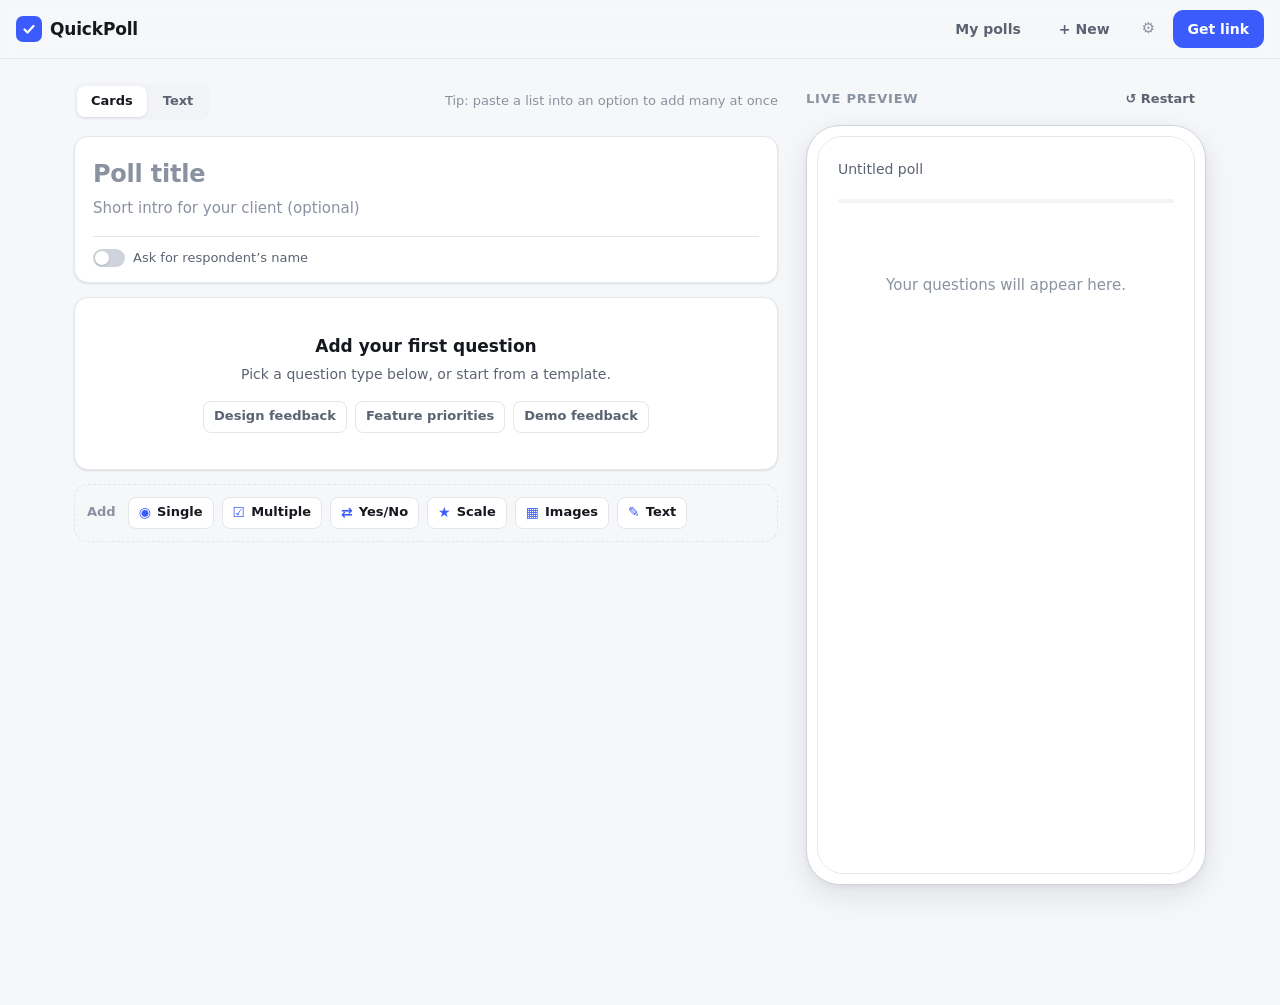
==== index.html @ c29c941e "Survey page: new design system look" ====
<!doctype html>
<html lang="en">
<head>
<meta charset="utf-8">
<meta name="viewport" content="width=device-width, initial-scale=1, viewport-fit=cover">
<title>QuickPoll — builder</title>
<meta name="robots" content="noindex">
<link rel="icon" href="data:image/svg+xml,%3Csvg xmlns='http://www.w3.org/2000/svg' viewBox='0 0 32 32'%3E%3Crect width='32' height='32' rx='8' fill='%233b5bfd'/%3E%3Cpath d='M9 16.5l4.5 4.5L23 11.5' stroke='white' stroke-width='3.2' fill='none' stroke-linecap='round' stroke-linejoin='round'/%3E%3C/svg%3E">
<link rel="stylesheet" href="assets/base.css?v=1.6">
<link rel="stylesheet" href="assets/builder.css?v=1.6">
</head>
<body>
<header class="bar">
  <div class="brand">
    <span class="brand-mark" aria-hidden="true"><svg viewBox="0 0 16 16"><path d="M3.5 8.5l3 3 6-6.5" stroke="white" stroke-width="2.2" fill="none" stroke-linecap="round" stroke-linejoin="round"/></svg></span>
    <span class="hide-sm">QuickPoll</span>
  </div>
  <span class="saved" id="saved" aria-live="polite"></span>
  <span class="spacer"></span>
  <button class="btn btn-quiet" id="btn-polls" type="button">My polls</button>
  <button class="btn btn-quiet" id="btn-new" type="button">+ New</button>
  <button class="icon-btn" id="btn-settings" type="button" aria-label="Settings" title="Settings">⚙</button>
  <button class="btn btn-primary" id="btn-link" type="button">Get link</button>
</header>

<div class="layout">
  <section class="editor" aria-label="Poll editor">
    <div class="editor-head">
      <div class="seg" role="tablist" aria-label="Editing mode">
        <button type="button" role="tab" id="tab-cards" class="is-on" aria-selected="true">Cards</button>
        <button type="button" role="tab" id="tab-text" aria-selected="false">Text</button>
      </div>
      <span class="hint" id="editor-hint">Tip: paste a list into an option to add many at once</span>
    </div>
    <div id="cards-view"></div>
    <div id="text-view" hidden></div>
  </section>

  <aside class="preview-col" aria-label="Live preview">
    <div class="preview-sticky">
      <div class="preview-head">
        <span>Live preview</span>
        <button class="btn btn-sm btn-quiet" id="btn-restart" type="button">↺ Restart</button>
      </div>
      <div class="phone"><div class="phone-screen"><div id="preview" class="qp-runner"></div></div></div>
    </div>
  </aside>
</div>

<nav class="switcher" aria-label="View">
  <button type="button" id="sw-edit" class="is-on">Edit</button>
  <button type="button" id="sw-preview">Preview</button>
</nav>

<!-- Get link -->
<dialog id="dlg-link" aria-labelledby="dlg-link-title">
  <div class="dlg">
    <div class="dlg-head"><h2 id="dlg-link-title">Share your poll</h2><button class="icon-btn" type="button" data-close aria-label="Close">✕</button></div>
    <div id="link-body"></div>
  </div>
</dialog>

<!-- Templates / new -->
<dialog id="dlg-new" aria-labelledby="dlg-new-title">
  <div class="dlg">
    <div class="dlg-head"><h2 id="dlg-new-title">New poll</h2><button class="icon-btn" type="button" data-close aria-label="Close">✕</button></div>
    <p>Start blank or from a template — everything is editable.</p>
    <div class="tpl-grid" id="tpl-grid"></div>
  </div>
</dialog>

<!-- My polls -->
<dialog id="dlg-polls" aria-labelledby="dlg-polls-title">
  <div class="dlg">
    <div class="dlg-head"><h2 id="dlg-polls-title">My polls</h2><button class="icon-btn" type="button" data-close aria-label="Close">✕</button></div>
    <p>Saved in this browser. To edit a poll on another device, paste its link below.</p>
    <div class="poll-list" id="poll-list"></div>
    <div>
      <label class="field-label" for="import-link">Open a poll from its link</label>
      <div class="row"><input class="field" id="import-link" type="url" placeholder="https://…/s/#z…"><button class="btn" id="btn-import" type="button">Open</button></div>
      <div class="note err" id="import-err" hidden></div>
    </div>
  </div>
</dialog>

<!-- Settings -->
<dialog id="dlg-settings" aria-labelledby="dlg-settings-title">
  <div class="dlg">
    <div class="dlg-head"><h2 id="dlg-settings-title">Settings</h2><button class="icon-btn" type="button" data-close aria-label="Close">✕</button></div>
    <div>
      <label class="field-label" for="endpoint">Google Sheet connection (Apps Script Web App URL)</label>
      <div class="row"><input class="field" id="endpoint" type="url" placeholder="https://script.google.com/macros/s/…/exec"><button class="btn" id="btn-check" type="button">Check</button></div>
    </div>
    <div>
      <label class="field-label" for="upload-key">Upload key (for pasting images)</label>
      <input class="field" id="upload-key" type="text" autocomplete="off" spellcheck="false" placeholder="From the script log after running “authorize”">
    </div>
    <div class="note" id="endpoint-status">Answers are sent to this address. Setup takes about 5 minutes — see SETUP.md.</div>
    <div class="row" style="justify-content:flex-end"><button class="btn btn-primary" id="btn-save-settings" type="button">Save</button></div>
  </div>
</dialog>

<!-- Upload image -->
<dialog id="dlg-upload" aria-labelledby="dlg-upload-title">
  <div class="dlg">
    <div class="dlg-head"><h2 id="dlg-upload-title">Upload image</h2><button class="icon-btn" type="button" data-close aria-label="Close">✕</button></div>
    <div class="upload-zone" id="upload-zone">
      <div class="upload-zone-icon" aria-hidden="true">⬆</div>
      <strong>Drag &amp; drop images here</strong>
      <span>or paste with Ctrl+V</span>
    </div>
    <div class="upload-alt">or <button class="linkish" id="upload-pick" type="button">open a folder on your computer</button></div>
  </div>
</dialog>

<div class="toast" id="toast" role="status" aria-live="polite"></div>

<script src="config.js?v=1.6"></script>
<script src="assets/shared.js?v=1.7"></script>
<script src="assets/templates.js?v=1.6"></script>
<script src="assets/builder.js?v=1.6"></script>
</body>
</html>
---- assets/base.css ----
/* QuickPoll — design tokens + survey runner styles (shared by the respondent page and the builder preview) */
:root {
  --bg: #f6f7f9;
  --surface: #ffffff;
  --surface-2: #f1f3f6;
  --text: #15181e;
  --text-2: #5b6372;
  --text-3: #8a92a1;
  --line: #e3e6eb;
  --line-strong: #cfd4dc;
  --accent: #3b5bfd;
  --accent-hover: #2f4ce0;
  --accent-soft: #eef1ff;
  --accent-text: #ffffff;
  --yes: #1f9d63;
  --yes-soft: #e8f6ef;
  --no: #d64545;
  --no-soft: #fcecec;
  --warn-soft: #fff5e5;
  --warn: #9a5b00;
  --radius: 14px;
  --radius-sm: 10px;
  --shadow: 0 1px 2px rgba(16, 24, 40, .05), 0 1px 3px rgba(16, 24, 40, .06);
  --shadow-lg: 0 10px 30px rgba(16, 24, 40, .10), 0 2px 6px rgba(16, 24, 40, .06);
  --font: ui-sans-serif, system-ui, -apple-system, "Segoe UI", Roboto, "Helvetica Neue", Arial, sans-serif;
  color-scheme: light;
}
@media (prefers-color-scheme: dark) {
  :root:not([data-theme="light"]) {
    --bg: #0f1115;
    --surface: #171a20;
    --surface-2: #1e222a;
    --text: #eef0f4;
    --text-2: #a5adbb;
    --text-3: #77808f;
    --line: #2a2f38;
    --line-strong: #3a404b;
    --accent: #6b85ff;
    --accent-hover: #8197ff;
    --accent-soft: #1f2645;
    --accent-text: #0b0e1a;
    --yes: #3ccf8e;
    --yes-soft: #15302a;
    --no: #ff7272;
    --no-soft: #3a1c1f;
    --warn-soft: #33270f;
    --warn: #f0b75a;
    --shadow: 0 1px 2px rgba(0, 0, 0, .3);
    --shadow-lg: 0 10px 30px rgba(0, 0, 0, .45);
    color-scheme: dark;
  }
}
:root[data-theme="dark"] {
  --bg: #0f1115; --surface: #171a20; --surface-2: #1e222a; --text: #eef0f4; --text-2: #a5adbb; --text-3: #77808f;
  --line: #2a2f38; --line-strong: #3a404b; --accent: #6b85ff; --accent-hover: #8197ff; --accent-soft: #1f2645; --accent-text: #0b0e1a;
  --yes: #3ccf8e; --yes-soft: #15302a; --no: #ff7272; --no-soft: #3a1c1f; --warn-soft: #33270f; --warn: #f0b75a;
  --shadow: 0 1px 2px rgba(0, 0, 0, .3); --shadow-lg: 0 10px 30px rgba(0, 0, 0, .45); color-scheme: dark;
}

*, *::before, *::after { box-sizing: border-box; }
html { -webkit-text-size-adjust: 100%; }
body {
  margin: 0;
  background: var(--bg);
  color: var(--text);
  font-family: var(--font);
  font-size: 16px;
  line-height: 1.45;
  -webkit-font-smoothing: antialiased;
}
button, input, textarea, select { font: inherit; color: inherit; }
button { cursor: pointer; }
button:disabled { cursor: default; }
:focus-visible { outline: 2px solid var(--accent); outline-offset: 2px; }

/* ---------- Runner ---------- */
.qp-runner {
  overflow-x: clip;
  display: flex;
  flex-direction: column;
  min-height: 100%;
  background: var(--surface);
}
.qp-top { padding: 14px 20px 0; }
.qp-top-row { display: flex; align-items: center; gap: 10px; min-height: 36px; }
.qp-back {
  width: 36px; height: 36px; border-radius: 50%;
  border: 1px solid var(--line); background: var(--surface);
  font-size: 18px; line-height: 1; color: var(--text-2);
  display: inline-flex; align-items: center; justify-content: center; flex: none;
}
.qp-back:hover:not(:disabled) { background: var(--surface-2); color: var(--text); }
.qp-back:disabled { opacity: 0; pointer-events: none; }
.qp-top-title {
  flex: 1; min-width: 0; font-size: 14px; color: var(--text-2);
  white-space: nowrap; overflow: hidden; text-overflow: ellipsis;
}
.qp-count { flex: none; text-align: right; font-size: 13px; color: var(--text-3); font-variant-numeric: tabular-nums; }
.qp-progress { height: 4px; background: var(--surface-2); border-radius: 4px; margin-top: 12px; overflow: hidden; }
.qp-progress-bar { height: 100%; background: var(--accent); border-radius: 4px; transition: width .35s ease; }

.qp-screen { padding: 28px 20px 32px; flex: 1; }
.qp-in-next { animation: qpInNext .28s ease both; }
.qp-in-prev { animation: qpInPrev .28s ease both; }
@keyframes qpInNext { from { opacity: 0; transform: translateX(18px); } to { opacity: 1; transform: none; } }
@keyframes qpInPrev { from { opacity: 0; transform: translateX(-18px); } to { opacity: 1; transform: none; } }
@media (prefers-reduced-motion: reduce) { .qp-in-next, .qp-in-prev { animation: none; } .qp-progress-bar { transition: none; } }

.qp-title { font-size: 28px; line-height: 1.2; margin: 8px 0 12px; letter-spacing: -0.01em; overflow-wrap: anywhere; }
.qp-desc { margin: 0 0 12px; color: var(--text-2); white-space: pre-wrap; overflow-wrap: anywhere; }
.qp-meta { margin: 0 0 24px; color: var(--text-3); font-size: 14px; }
.qp-q { font-size: 22px; line-height: 1.3; margin: 0 0 6px; letter-spacing: -0.005em; overflow-wrap: anywhere; }
.qp-hint { margin: 0 0 18px; color: var(--text-2); font-size: 15px; overflow-wrap: anywhere; }
.qp-q + .qp-options, .qp-q + .qp-yesno, .qp-q + .qp-scale-wrap, .qp-q + .qp-images, .qp-q + .qp-text { margin-top: 18px; }
.qp-center { text-align: center; }
.qp-label { display: block; font-size: 14px; font-weight: 600; margin: 0 0 6px; }

.qp-input {
  width: 100%; padding: 12px 14px; border-radius: var(--radius-sm);
  border: 1px solid var(--line-strong); background: var(--surface); outline: none;
}
.qp-input:focus { border-color: var(--accent); box-shadow: 0 0 0 3px var(--accent-soft); }
textarea.qp-input { resize: vertical; min-height: 48px; }
.qp-note { margin-top: 12px; }

/* choices */
.qp-options { display: grid; gap: 10px; }
.qp-opt {
  display: flex; align-items: center; gap: 12px; width: 100%; text-align: left;
  padding: 14px 14px; min-height: 54px; border-radius: var(--radius-sm);
  border: 1.5px solid var(--line); background: var(--surface);
  transition: border-color .12s, background .12s, transform .08s;
}
@media (hover: hover) { .qp-opt:hover { border-color: var(--line-strong); background: var(--surface-2); } }
.qp-opt:active { transform: scale(.99); }
.qp-opt.is-on { border-color: var(--accent); background: var(--accent-soft); }
.qp-key {
  flex: none; width: 24px; height: 24px; border-radius: 6px; border: 1px solid var(--line-strong);
  font-size: 12px; font-weight: 600; color: var(--text-3);
  display: inline-flex; align-items: center; justify-content: center; font-variant-numeric: tabular-nums;
}
.qp-opt.is-on .qp-key { border-color: var(--accent); background: var(--accent); color: var(--accent-text); }
.qp-opt-label { flex: 1; min-width: 0; overflow-wrap: anywhere; }
.qp-check { flex: none; width: 20px; text-align: center; color: var(--accent); font-weight: 700; }
.qp-opt.is-multi .qp-key { border-radius: 6px; }
@media (hover: none) { .qp-key { display: none; } }

/* yes / no */
.qp-yesno { display: grid; grid-template-columns: 1fr 1fr; gap: 12px; }
.qp-yn {
  display: flex; flex-direction: column; align-items: center; justify-content: center; gap: 6px;
  min-height: 112px; border-radius: var(--radius); border: 1.5px solid var(--line); background: var(--surface);
  font-size: 18px; font-weight: 600; transition: border-color .12s, background .12s, transform .08s;
}
.qp-yn:active { transform: scale(.98); }
.qp-yn-icon { font-size: 26px; line-height: 1; }
.qp-yn-y .qp-yn-icon { color: var(--yes); }
.qp-yn-n .qp-yn-icon { color: var(--no); }
.qp-yn-y.is-on { border-color: var(--yes); background: var(--yes-soft); }
.qp-yn-n.is-on { border-color: var(--no); background: var(--no-soft); }

/* scale */
.qp-scale { display: grid; gap: 8px; }
.qp-scale-5 { grid-template-columns: repeat(5, 1fr); }
.qp-scale-10 { grid-template-columns: repeat(10, 1fr); gap: 5px; }
.qp-scale-btn {
  min-height: 56px; border-radius: var(--radius-sm); border: 1.5px solid var(--line); background: var(--surface);
  font-size: 18px; font-weight: 600; font-variant-numeric: tabular-nums; padding: 0;
  transition: border-color .12s, background .12s, transform .08s;
}
.qp-scale-10 .qp-scale-btn { font-size: 15px; min-height: 48px; }
@media (hover: hover) { .qp-scale-btn:hover { border-color: var(--line-strong); background: var(--surface-2); } }
.qp-scale-btn:active { transform: scale(.97); }
.qp-scale-btn.is-on { border-color: var(--accent); background: var(--accent); color: var(--accent-text); }
.qp-scale-labels { display: flex; justify-content: space-between; gap: 16px; margin-top: 8px; font-size: 13px; color: var(--text-2); }
.qp-scale-labels span:last-child { text-align: right; }

/* images */
.qp-images { display: grid; gap: 12px; }
.qp-lay-g { grid-template-columns: repeat(2, minmax(0, 1fr)); }
.qp-lay-r { grid-template-columns: repeat(auto-fit, minmax(96px, 1fr)); }
.qp-lay-f { grid-template-columns: minmax(0, 1fr); }
.qp-img-item { position: relative; min-width: 0; }
.qp-img-opt {
  display: flex; flex-direction: column; width: 100%; height: 100%; padding: 0; overflow: hidden; text-align: left;
  border-radius: var(--radius); border: 2px solid var(--line); background: var(--surface);
  transition: border-color .12s, transform .08s, box-shadow .12s;
}
@media (hover: hover) { .qp-img-opt:hover { border-color: var(--line-strong); } }
.qp-img-opt:active { transform: scale(.99); }
.qp-img-opt.is-on { border-color: var(--accent); box-shadow: 0 0 0 3px var(--accent-soft); }
.qp-img-box { aspect-ratio: 4 / 3; background: var(--surface-2); display: flex; align-items: center; justify-content: center; }
.qp-lay-f .qp-img-box { aspect-ratio: auto; max-height: 62vh; }
.qp-img-box img { width: 100%; height: 100%; object-fit: contain; display: block; }
.qp-lay-f .qp-img-box img { height: auto; max-height: 62vh; }
.qp-img-missing { font-size: 13px; color: var(--text-3); padding: 24px 8px; text-align: center; }
.qp-img-cap { display: flex; align-items: center; gap: 8px; padding: 10px 12px; font-weight: 600; font-size: 15px; margin-top: auto; border-top: 1px solid var(--line); }
.qp-img-label { flex: 1; min-width: 0; overflow-wrap: anywhere; }
.qp-img-opt.is-on .qp-key { border-color: var(--accent); background: var(--accent); color: var(--accent-text); }
.qp-lay-r .qp-img-cap { padding: 8px 10px; font-size: 14px; }
.qp-lay-r .qp-key { display: none; }
.qp-zoom {
  position: absolute; top: 8px; right: 8px; width: 34px; height: 34px; border-radius: 10px;
  border: 1px solid var(--line); background: color-mix(in srgb, var(--surface) 88%, transparent); color: var(--text);
  display: inline-flex; align-items: center; justify-content: center; box-shadow: var(--shadow);
}
.qp-zoom:hover { background: var(--surface); border-color: var(--line-strong); }
.qp-lightbox {
  position: fixed; inset: 0; z-index: 1000; background: rgba(8, 10, 16, .9);
  display: flex; flex-direction: column; align-items: center; justify-content: center; padding: 56px 12px 18px; gap: 14px;
  animation: qpFade .15s ease both;
}
@keyframes qpFade { from { opacity: 0; } to { opacity: 1; } }
.qp-lb-stage { position: relative; flex: 1; min-height: 0; width: 100%; display: flex; align-items: center; justify-content: center; }
.qp-lb-frame { position: relative; display: flex; max-width: calc(100% - 112px); max-height: 100%; border-radius: 12px; outline: 3px solid transparent; outline-offset: 3px; transition: outline-color .15s; }
.qp-lb-frame.is-on { outline-color: var(--accent); box-shadow: 0 0 0 9px rgba(59, 91, 253, .25); }
.qp-lb-frame img { max-width: 100%; max-height: calc(100vh - 160px); object-fit: contain; border-radius: 10px; background: #fff; user-select: none; -webkit-user-drag: none; }
.qp-lb-badge { position: absolute; top: 10px; left: 10px; width: 34px; height: 34px; border-radius: 50%; background: var(--accent); color: #fff; font-weight: 700; font-size: 18px; display: flex; align-items: center; justify-content: center; box-shadow: 0 2px 8px rgba(0,0,0,.3); }
.qp-lb-arrow {
  position: absolute; top: 50%; transform: translateY(-50%); width: 48px; height: 48px; border-radius: 50%;
  border: 0; background: rgba(255, 255, 255, .16); color: #fff; font-size: 30px; line-height: 1; padding-bottom: 4px;
  display: inline-flex; align-items: center; justify-content: center;
}
.qp-lb-arrow:hover { background: rgba(255, 255, 255, .28); }
.qp-lb-prev { left: 4px; }
.qp-lb-next { right: 4px; }
@media (max-width: 560px) {
  .qp-lb-frame { max-width: 100%; }
  .qp-lb-arrow { top: auto; bottom: -62px; transform: none; width: 44px; height: 44px; }
  .qp-lb-prev { left: 8px; } .qp-lb-next { right: 8px; }
  .qp-lb-bar { padding: 0 56px; }
}
.qp-lb-count { position: absolute; top: 20px; left: 50%; transform: translateX(-50%); color: rgba(255, 255, 255, .85); font-size: 14px; font-weight: 600; font-variant-numeric: tabular-nums; }
.qp-lb-close {
  position: absolute; top: 12px; right: 12px; width: 40px; height: 40px; border-radius: 50%;
  border: 0; background: rgba(255, 255, 255, .14); color: #fff; font-size: 18px;
}
.qp-lb-close:hover { background: rgba(255, 255, 255, .24); }
.qp-lb-bar { display: flex; align-items: center; gap: 14px; flex-wrap: wrap; justify-content: center; min-height: 50px; }
.qp-lb-label { color: #fff; font-weight: 600; font-size: 16px; }
.qp-lightbox .qp-btn-secondary { background: rgba(255,255,255,.92); color: #15181e; border-color: transparent; }
.qp-lightbox .qp-btn-secondary:hover { background: #fff; }

/* text */
.qp-text { font-size: 17px; }

/* actions */
.qp-actions { display: flex; align-items: center; gap: 10px; margin-top: 22px; flex-wrap: wrap; }
.qp-actions.qp-center { justify-content: center; }
.qp-btn {
  display: inline-flex; align-items: center; justify-content: center; gap: 6px;
  min-height: 46px; padding: 0 20px; border-radius: 999px; border: 1px solid transparent;
  font-weight: 600; font-size: 16px; transition: background .12s, border-color .12s, opacity .12s;
}
.qp-btn-primary { background: var(--accent); color: var(--accent-text); }
.qp-btn-primary:hover:not(:disabled) { background: var(--accent-hover); }
.qp-btn-primary:disabled { opacity: .4; }
.qp-btn-ghost { background: transparent; color: var(--text-2); border-color: var(--line); }
.qp-btn-ghost:hover { background: var(--surface-2); color: var(--text); }
.qp-btn-send { min-width: 180px; }
.qp-link { background: none; border: 0; padding: 6px 0; margin-top: 12px; color: var(--accent); font-weight: 600; font-size: 15px; }
.qp-link:hover { text-decoration: underline; }

/* review */
.qp-review { list-style: none; margin: 0; padding: 0; display: grid; gap: 8px; }
.qp-review-item {
  width: 100%; text-align: left; display: grid; gap: 2px; padding: 12px 14px;
  border-radius: var(--radius-sm); border: 1px solid var(--line); background: var(--surface);
}
@media (hover: hover) { .qp-review-item:hover { background: var(--surface-2); } }
.qp-review-q { font-size: 14px; color: var(--text-2); overflow-wrap: anywhere; }
.qp-review-a { font-weight: 600; overflow-wrap: anywhere; }
.qp-review-note { font-size: 14px; color: var(--text-2); font-style: italic; overflow-wrap: anywhere; }
.qp-review-item.is-missing { border-color: var(--warn); background: var(--warn-soft); }
.qp-review-item.is-missing .qp-review-a { color: var(--warn); }
.qp-alert { margin-top: 16px; padding: 12px 14px; border-radius: var(--radius-sm); background: var(--no-soft); color: var(--text); font-size: 15px; }

/* done */
.qp-done { padding-top: 32px; }
.qp-done-icon {
  width: 64px; height: 64px; margin: 0 auto 16px; border-radius: 50%;
  background: var(--yes-soft); color: var(--yes); font-size: 30px; font-weight: 700;
  display: flex; align-items: center; justify-content: center;
}
@media (hover: hover) {
  .qp-yn-y:hover { border-color: var(--yes); background: var(--yes-soft); }
  .qp-yn-n:hover { border-color: var(--no); background: var(--no-soft); }
}
.qp-empty { padding: 72px 12px; text-align: center; color: var(--text-3); font-size: 15px; }
a.qp-btn, a.btn { text-decoration: none; }

/* required badge */
.qp-req { display: flex; align-items: baseline; gap: 8px; flex-wrap: wrap; margin: 0 0 10px; }
.qp-req-tag {
  font-size: 12px; font-weight: 700; letter-spacing: .02em; text-transform: uppercase;
  color: var(--warn); background: var(--warn-soft); padding: 2px 8px; border-radius: 999px;
}
.qp-req-note { font-size: 13px; color: var(--text-3); }

/* bottom navigation */
.qp-nav { display: flex; align-items: center; justify-content: space-between; gap: 12px; margin-top: 28px; padding-top: 18px; border-top: 1px solid var(--line); }
.qp-prev[disabled] { visibility: hidden; }
.qp-btn-secondary { background: var(--surface-2); color: var(--text); border-color: var(--line); }
@media (hover: hover) { .qp-btn-secondary:hover { background: var(--line); } }
.qp-btn-sm { min-height: 36px; padding: 0 14px; font-size: 14px; }
.qp-next, .qp-skip { min-width: 128px; }
.qp-alert-warn { display: flex; align-items: center; justify-content: space-between; gap: 12px; flex-wrap: wrap; background: var(--warn-soft); color: var(--warn); margin: 0 0 14px; font-weight: 600; }
.qp-alert-warn .qp-btn { color: var(--text); }
---- assets/builder.css ----
/* QuickPoll — builder styles */
html, body { height: 100%; }
body { overflow-x: hidden; }

.bar {
  position: sticky; top: 0; z-index: 20;
  display: flex; align-items: center; gap: 8px;
  padding: 10px 16px; background: color-mix(in srgb, var(--bg) 88%, transparent);
  backdrop-filter: saturate(1.4) blur(10px); -webkit-backdrop-filter: saturate(1.4) blur(10px);
  border-bottom: 1px solid var(--line);
}
.brand { display: flex; align-items: center; gap: 8px; font-weight: 700; font-size: 17px; letter-spacing: -0.01em; margin-right: 6px; white-space: nowrap; }
.brand-mark { width: 26px; height: 26px; border-radius: 7px; background: var(--accent); display: inline-flex; align-items: center; justify-content: center; flex: none; }
.brand-mark svg { width: 16px; height: 16px; }
.saved { font-size: 13px; color: var(--text-3); white-space: nowrap; }
.spacer { flex: 1; }

.btn {
  display: inline-flex; align-items: center; justify-content: center; gap: 6px;
  min-height: 38px; padding: 0 14px; border-radius: 10px; border: 1px solid var(--line);
  background: var(--surface); font-weight: 600; font-size: 14px; white-space: nowrap;
  transition: background .12s, border-color .12s;
}
.btn:hover:not(:disabled) { background: var(--surface-2); }
.btn:disabled { opacity: .45; }
.btn-primary { background: var(--accent); border-color: var(--accent); color: var(--accent-text); }
.btn-primary:hover:not(:disabled) { background: var(--accent-hover); border-color: var(--accent-hover); }
.btn-quiet { border-color: transparent; background: transparent; color: var(--text-2); }
.btn-quiet:hover:not(:disabled) { color: var(--text); }
.btn-danger { color: var(--no); }
.btn-sm { min-height: 32px; padding: 0 10px; font-size: 13px; border-radius: 8px; }
.icon-btn {
  width: 32px; height: 32px; border-radius: 8px; border: 1px solid transparent; background: transparent;
  color: var(--text-3); display: inline-flex; align-items: center; justify-content: center; font-size: 15px; flex: none;
}
.icon-btn:hover:not(:disabled) { background: var(--surface-2); color: var(--text); }
.icon-btn:disabled { opacity: .3; }
.icon-btn.danger:hover { color: var(--no); background: var(--no-soft); }
@media (max-width: 560px) { .hide-sm, .saved { display: none !important; } .bar { padding: 8px 12px; gap: 4px; } .bar .btn { padding: 0 10px; } }
a.btn { text-decoration: none; color: inherit; }

/* layout */
.layout {
  display: grid; grid-template-columns: minmax(0, 1fr) 400px; gap: 28px;
  max-width: 1180px; margin: 0 auto; padding: 24px 24px 120px;
}
.editor { min-width: 0; }
.preview-col { position: relative; }
.preview-sticky { position: sticky; top: 76px; }
@media (max-width: 960px) {
  .layout { grid-template-columns: minmax(0, 1fr); padding: 16px 16px 120px; }
  .preview-col { display: none; }
  body.show-preview .editor { display: none; }
  body.show-preview .preview-col { display: block; }
  .preview-sticky { position: static; }
}

/* mobile switcher */
.switcher {
  display: none; position: fixed; left: 50%; bottom: 16px; transform: translateX(-50%); z-index: 30;
  background: var(--surface); border: 1px solid var(--line); border-radius: 999px; padding: 4px; box-shadow: var(--shadow-lg);
}
.switcher button { border: 0; background: transparent; padding: 9px 18px; border-radius: 999px; font-weight: 600; font-size: 14px; color: var(--text-2); }
.switcher button.is-on { background: var(--text); color: var(--bg); }
@media (max-width: 960px) { .switcher { display: flex; } }

/* segmented tabs */
.seg { display: inline-flex; background: var(--surface-2); border-radius: 10px; padding: 3px; gap: 2px; }
.seg button { border: 0; background: transparent; padding: 6px 14px; border-radius: 8px; font-weight: 600; font-size: 13px; color: var(--text-2); }
.seg button.is-on { background: var(--surface); color: var(--text); box-shadow: var(--shadow); }
.editor-head { display: flex; align-items: center; justify-content: space-between; gap: 12px; margin-bottom: 16px; flex-wrap: wrap; }
.editor-head .hint { font-size: 13px; color: var(--text-3); }

/* panels */
.panel { background: var(--surface); border: 1px solid var(--line); border-radius: var(--radius); box-shadow: var(--shadow); }
.meta-panel { padding: 18px 18px 14px; margin-bottom: 14px; }
.title-input {
  width: 100%; border: 0; outline: none; background: transparent; padding: 2px 0;
  font-size: 24px; font-weight: 700; letter-spacing: -0.01em;
}
.title-input::placeholder, .desc-input::placeholder, .q-text::placeholder { color: var(--text-3); font-weight: inherit; }
.desc-input {
  width: 100%; border: 0; outline: none; background: transparent; resize: none; padding: 4px 0 0;
  color: var(--text-2); font-size: 15px; min-height: 26px; field-sizing: content;
}
.meta-row { display: flex; align-items: center; gap: 16px; margin-top: 10px; padding-top: 12px; border-top: 1px solid var(--line); flex-wrap: wrap; }

/* toggle */
.toggle { display: inline-flex; align-items: center; gap: 8px; font-size: 13px; color: var(--text-2); cursor: pointer; user-select: none; }
.toggle input { position: absolute; opacity: 0; pointer-events: none; }
.toggle .track { width: 32px; height: 18px; border-radius: 999px; background: var(--line-strong); position: relative; transition: background .15s; flex: none; }
.toggle .track::after { content: ""; position: absolute; top: 2px; left: 2px; width: 14px; height: 14px; border-radius: 50%; background: #fff; transition: transform .15s; box-shadow: 0 1px 2px rgba(0,0,0,.2); }
.toggle input:checked + .track { background: var(--accent); }
.toggle input:checked + .track::after { transform: translateX(14px); }
.toggle input:focus-visible + .track { outline: 2px solid var(--accent); outline-offset: 2px; }

/* question cards */
.qlist { display: grid; gap: 12px; }
.qcard { padding: 14px 14px 10px 14px; transition: border-color .15s, box-shadow .15s; }
.qcard.is-active { border-color: var(--accent); box-shadow: 0 0 0 3px var(--accent-soft); }
.qcard.has-error { border-color: var(--warn); }
.qcard-head { display: flex; align-items: center; gap: 6px; margin-bottom: 8px; }
.qnum { font-size: 13px; font-weight: 700; color: var(--text-3); min-width: 22px; font-variant-numeric: tabular-nums; }
.type-select {
  appearance: none; -webkit-appearance: none; border: 1px solid var(--line); background: var(--surface-2);
  border-radius: 8px; padding: 5px 26px 5px 10px; font-size: 13px; font-weight: 600; color: var(--text-2);
  background-image: linear-gradient(45deg, transparent 50%, currentColor 50%), linear-gradient(135deg, currentColor 50%, transparent 50%);
  background-position: calc(100% - 13px) 52%, calc(100% - 9px) 52%; background-size: 4px 4px; background-repeat: no-repeat;
}
.qcard-tools { margin-left: auto; display: flex; gap: 2px; }
.q-text {
  width: 100%; border: 0; outline: none; background: transparent; resize: none;
  font-size: 17px; font-weight: 600; padding: 4px 0; field-sizing: content; min-height: 30px;
}
.q-hint-input { width: 100%; border: 0; outline: none; background: transparent; font-size: 14px; color: var(--text-2); padding: 2px 0 6px; }
.q-err { font-size: 13px; color: var(--warn); margin: 2px 0 6px; }

.opts { display: grid; gap: 6px; margin: 6px 0 4px; }
.opt-row { display: flex; align-items: center; gap: 8px; }
.opt-bullet { width: 16px; height: 16px; border: 1.5px solid var(--line-strong); border-radius: 50%; flex: none; }
.opt-bullet.sq { border-radius: 4px; }
.opt-input {
  flex: 1; min-width: 0; border: 1px solid transparent; background: var(--surface-2); border-radius: 8px;
  padding: 8px 10px; outline: none; font-size: 15px;
}
.opt-input:focus { border-color: var(--accent); background: var(--surface); }
.opt-input.url { font-size: 13px; color: var(--text-2); }
.opt-add { color: var(--text-3); background: transparent; border: 1px dashed var(--line-strong); }
.opt-add:focus { border-style: solid; }
.opt-thumb { width: 40px; height: 32px; border-radius: 6px; background: var(--surface-2) center / cover no-repeat; flex: none; border: 1px solid var(--line); }
.img-row { display: grid; grid-template-columns: 40px minmax(0, 1fr) minmax(0, 1.4fr) 32px; gap: 8px; align-items: center; }
@media (max-width: 560px) { .img-row { grid-template-columns: 40px minmax(0, 1fr) 32px; } .img-row .url { grid-column: 2 / 3; } .img-row .opt-thumb { grid-row: span 2; } }
.type-note { font-size: 14px; color: var(--text-3); padding: 6px 0 4px; }
.yn-demo { display: flex; gap: 8px; padding: 4px 0; }
.yn-demo span { padding: 6px 14px; border-radius: 8px; background: var(--surface-2); font-size: 14px; font-weight: 600; color: var(--text-2); }
.scale-cfg { display: flex; align-items: center; gap: 10px; flex-wrap: wrap; padding: 4px 0; }
.scale-cfg .opt-input { flex: 1 1 140px; }
.qcard-foot { display: flex; align-items: center; gap: 16px; margin-top: 8px; padding-top: 8px; border-top: 1px solid var(--line); flex-wrap: wrap; }
.paste-tip { font-size: 12px; color: var(--text-3); margin-left: auto; }

/* add bar */
.addbar { margin-top: 14px; padding: 12px; display: flex; flex-wrap: wrap; gap: 8px; align-items: center; border-style: dashed; box-shadow: none; background: transparent; }
.addbar-label { font-size: 13px; color: var(--text-3); font-weight: 600; margin-right: 4px; }
.add-type { display: inline-flex; align-items: center; gap: 6px; }
.add-type .ic { color: var(--accent); font-size: 14px; }

.empty { text-align: center; padding: 36px 20px; color: var(--text-2); }
.empty h3 { margin: 0 0 6px; color: var(--text); font-size: 17px; }
.empty p { margin: 0 0 16px; font-size: 14px; }
.empty-actions { display: flex; gap: 8px; justify-content: center; flex-wrap: wrap; }

/* text mode */
.text-panel { padding: 0; overflow: hidden; }
.text-area {
  display: block; width: 100%; min-height: 420px; border: 0; outline: none; resize: vertical; padding: 18px;
  font-family: ui-monospace, SFMono-Regular, Menlo, Consolas, monospace; font-size: 14px; line-height: 1.6; background: var(--surface);
}
.text-help { border-top: 1px solid var(--line); padding: 12px 18px; font-size: 13px; color: var(--text-2); background: var(--surface-2); }
.text-help code { font-family: ui-monospace, SFMono-Regular, Menlo, Consolas, monospace; font-size: 12px; background: var(--surface); border: 1px solid var(--line); border-radius: 5px; padding: 1px 5px; white-space: nowrap; }
.text-help ul { margin: 6px 0 0; padding-left: 18px; }
.text-help li { margin: 2px 0; }

/* preview */
.preview-head { display: flex; align-items: center; justify-content: space-between; margin-bottom: 10px; }
.preview-head span { font-size: 13px; font-weight: 600; color: var(--text-3); text-transform: uppercase; letter-spacing: .06em; }
.phone {
  border-radius: 34px; border: 1px solid var(--line-strong); background: var(--surface); box-shadow: var(--shadow-lg);
  padding: 10px; height: min(760px, calc(100vh - 140px)); min-height: 520px;
}
.phone-screen { height: 100%; border-radius: 26px; overflow: auto; background: var(--surface); border: 1px solid var(--line); }
.phone-screen .qp-runner { min-height: 100%; }
@media (max-width: 960px) { .phone { height: auto; min-height: 70vh; } .phone-screen { min-height: calc(70vh - 20px); } }

/* dialogs */
dialog {
  border: 0; padding: 0; border-radius: 18px; background: var(--surface); color: var(--text);
  width: min(560px, calc(100vw - 32px)); max-height: calc(100vh - 48px); box-shadow: var(--shadow-lg);
}
dialog::backdrop { background: rgba(10, 12, 18, .45); }
.dlg { padding: 22px; display: grid; gap: 14px; }
.dlg-head { display: flex; align-items: center; justify-content: space-between; gap: 12px; }
.dlg-head h2 { margin: 0; font-size: 19px; }
.dlg p { margin: 0; color: var(--text-2); font-size: 14px; }
.field-label { font-size: 13px; font-weight: 600; color: var(--text-2); margin-bottom: 6px; display: block; }
.field { width: 100%; padding: 10px 12px; border-radius: 10px; border: 1px solid var(--line-strong); background: var(--surface); outline: none; font-size: 14px; }
.field:focus { border-color: var(--accent); box-shadow: 0 0 0 3px var(--accent-soft); }
textarea.field { resize: vertical; min-height: 84px; line-height: 1.45; }
.row { display: flex; gap: 8px; align-items: center; flex-wrap: wrap; }
.row .field { flex: 1; min-width: 0; }
.note { padding: 10px 12px; border-radius: 10px; font-size: 14px; background: var(--surface-2); color: var(--text-2); }
.note.warn { background: var(--warn-soft); color: var(--warn); }
.note.ok { background: var(--yes-soft); color: var(--yes); }
.note.err { background: var(--no-soft); color: var(--no); }
.note a, .note button.linkish { color: inherit; font-weight: 600; }
.linkish { background: none; border: 0; padding: 0; text-decoration: underline; cursor: pointer; }
.err-list { margin: 0; padding-left: 18px; font-size: 14px; color: var(--text); }
.err-list li { margin: 4px 0; }
.err-list button { background: none; border: 0; padding: 0; color: var(--accent); font-weight: 600; text-decoration: underline; }

.tpl-grid { display: grid; grid-template-columns: 1fr 1fr; gap: 10px; }
@media (max-width: 520px) { .tpl-grid { grid-template-columns: 1fr; } }
.tpl {
  text-align: left; padding: 14px; border-radius: 12px; border: 1px solid var(--line); background: var(--surface);
  display: grid; gap: 4px;
}
.tpl:hover { border-color: var(--accent); background: var(--accent-soft); }
.tpl strong { font-size: 15px; }
.tpl span { font-size: 13px; color: var(--text-2); }

.poll-list { display: grid; gap: 8px; max-height: 50vh; overflow: auto; }
.poll-item { display: flex; align-items: center; gap: 10px; padding: 10px 12px; border: 1px solid var(--line); border-radius: 12px; }
.poll-item.is-current { border-color: var(--accent); }
.poll-item .info { flex: 1; min-width: 0; }
.poll-item .t { font-weight: 600; white-space: nowrap; overflow: hidden; text-overflow: ellipsis; }
.poll-item .m { font-size: 13px; color: var(--text-3); }

/* toast */
.toast {
  position: fixed; left: 50%; bottom: 80px; transform: translateX(-50%) translateY(20px); opacity: 0;
  background: var(--text); color: var(--bg); padding: 10px 16px; border-radius: 12px; font-size: 14px; font-weight: 600;
  display: flex; gap: 12px; align-items: center; z-index: 100; transition: opacity .2s, transform .2s; pointer-events: none; max-width: calc(100vw - 32px);
}
.toast.show { opacity: 1; transform: translateX(-50%); pointer-events: auto; }
.toast button { background: none; border: 0; color: inherit; text-decoration: underline; font-weight: 700; padding: 0; }
@media (min-width: 961px) { .toast { bottom: 28px; } }

/* image upload */
.opt-thumb { position: relative; display: inline-flex; align-items: center; justify-content: center; height: 40px; width: 48px; }
.img-row { grid-template-columns: 48px minmax(0, 1fr) minmax(0, 1.4fr) 32px 32px; }
@media (max-width: 560px) {
  .img-row { grid-template-columns: 48px minmax(0, 1fr) 32px 32px; }
  .img-row .url { grid-column: 2 / 3; }
  .img-row .opt-thumb { grid-row: span 2; }
}
.spin { width: 16px; height: 16px; border-radius: 50%; border: 2px solid var(--line-strong); border-top-color: var(--accent); animation: spin .8s linear infinite; }
@keyframes spin { to { transform: rotate(360deg); } }
.qcard.is-drop { border-color: var(--accent); box-shadow: 0 0 0 3px var(--accent-soft); background: var(--accent-soft); }
.upload-zone {
  display: flex; flex-direction: column; align-items: center; justify-content: center; gap: 4px; min-height: 180px;
  border: 2px dashed var(--line-strong); border-radius: 14px; background: var(--surface-2); color: var(--text-2); text-align: center; padding: 20px;
  transition: border-color .12s, background .12s;
}
.upload-zone strong { color: var(--text); font-size: 16px; }
.upload-zone-icon { font-size: 26px; color: var(--accent); margin-bottom: 4px; }
.upload-zone.is-over { border-color: var(--accent); background: var(--accent-soft); }
.upload-alt { text-align: center; font-size: 14px; color: var(--text-2); }
.upload-alt .linkish { color: var(--accent); font-weight: 600; }

.img-foot { margin-top: 4px; }
.layout-label { font-size: 13px; color: var(--text-3); font-weight: 600; }
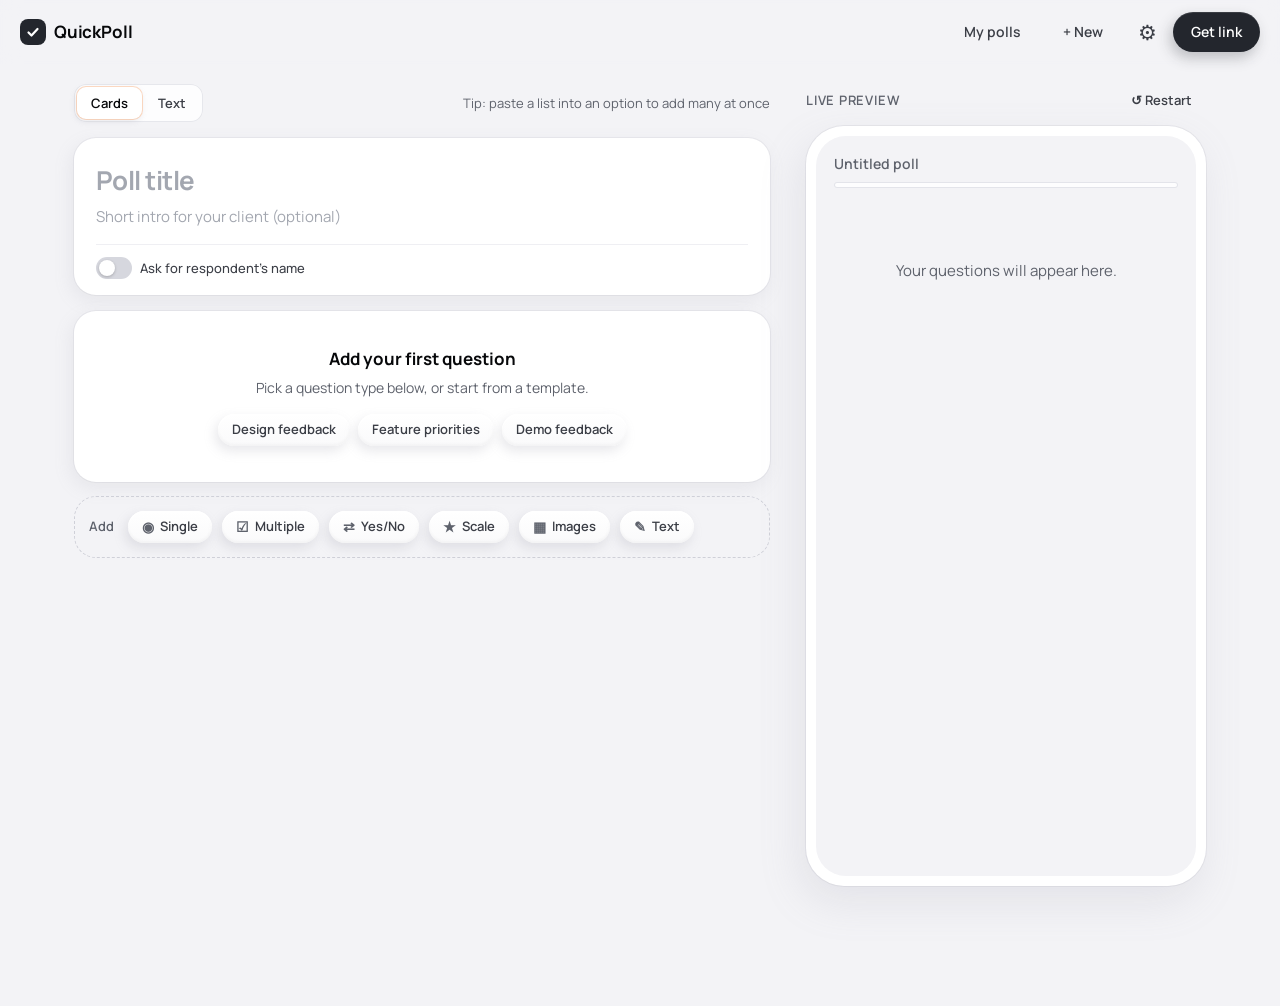
==== commit b1031111: "Dark primary button, builder in the new design" ====
--- a/index.html
+++ b/index.html
@@ -1,13 +1,19 @@
 <!doctype html>
-<html lang="en">
+<html lang="en" data-theme="light">
 <head>
 <meta charset="utf-8">
 <meta name="viewport" content="width=device-width, initial-scale=1, viewport-fit=cover">
 <title>QuickPoll — builder</title>
 <meta name="robots" content="noindex">
-<link rel="icon" href="data:image/svg+xml,%3Csvg xmlns='http://www.w3.org/2000/svg' viewBox='0 0 32 32'%3E%3Crect width='32' height='32' rx='8' fill='%233b5bfd'/%3E%3Cpath d='M9 16.5l4.5 4.5L23 11.5' stroke='white' stroke-width='3.2' fill='none' stroke-linecap='round' stroke-linejoin='round'/%3E%3C/svg%3E">
-<link rel="stylesheet" href="assets/base.css?v=1.6">
+<link rel="icon" href="data:image/svg+xml,%3Csvg xmlns='http://www.w3.org/2000/svg' viewBox='0 0 32 32'%3E%3Crect width='32' height='32' rx='8' fill='%2323262d'/%3E%3Cpath d='M9 16.5l4.5 4.5L23 11.5' stroke='white' stroke-width='3.2' fill='none' stroke-linecap='round' stroke-linejoin='round'/%3E%3C/svg%3E">
+<link rel="preconnect" href="https://fonts.googleapis.com">
+<link rel="preconnect" href="https://fonts.gstatic.com" crossorigin>
+<link rel="stylesheet" href="https://fonts.googleapis.com/css2?family=Manrope:wght@400;500;600;700&display=swap">
+<link rel="stylesheet" href="assets/base.css?v=1.8">
+<link rel="stylesheet" href="assets/ui.css?v=2.6">
+<link rel="stylesheet" href="assets/survey.css?v=1.2">
 <link rel="stylesheet" href="assets/builder.css?v=1.6">
+<link rel="stylesheet" href="assets/builder-ui.css?v=1.0">
 </head>
 <body>
 <header class="bar">
@@ -118,6 +124,6 @@
 <script src="config.js?v=1.6"></script>
 <script src="assets/shared.js?v=1.7"></script>
 <script src="assets/templates.js?v=1.6"></script>
-<script src="assets/builder.js?v=1.6"></script>
+<script src="assets/builder.js?v=1.8"></script>
 </body>
 </html>
--- a/assets/base.css
+++ b/assets/base.css
@@ -307,3 +307,4 @@
 .qp-alert-warn { display: flex; align-items: center; justify-content: space-between; gap: 12px; flex-wrap: wrap; background: var(--warn-soft); color: var(--warn); margin: 0 0 14px; font-weight: 600; }
 .qp-alert-warn .qp-btn { color: var(--text); }
 
+.qp-lb-badge[hidden] { display: none !important; }
--- a/assets/ui.css
+++ b/assets/ui.css
@@ -0,0 +1,646 @@
+/* QuickPoll UI — design tokens + components.
+ * Single source of truth: the showcase (/ui/) and, later, the app use this file.
+ * Light comes from the upper right: shadows fall down-left.
+ * Font: Manrope — every page that uses this file loads it:
+ *   <link rel="stylesheet" href="https://fonts.googleapis.com/css2?family=Manrope:wght@400;500;600;700&display=swap">
+ * Weights: headings 700; options, buttons, labels 500–600; descriptive body text 400 (light and airy).
+ * Small UI text (≤14px: labels, captions) stays 500+ so Manrope stays readable.
+ */
+
+/* ---------- Tokens ---------- */
+:root {
+  /* surfaces */
+  --ui-bg: #f3f3f6;          /* pearl gray page (C) */
+  --ui-bg-beam: rgba(255, 255, 255, .55);
+  --ui-face-top: #ffffff;    /* elements are white on the gray page */
+  --ui-face-bottom: #fafafb;
+  --ui-face-flat: #efeff2;
+  --ui-line: #d9d9e0;
+
+  /* text */
+  --ui-ink: #3b3e46;          /* default text on buttons */
+  --ui-ink-strong: #07080a;   /* hover / pressed */
+  --ui-ink-muted: #5e626c;    /* secondary text, 5.9:1 on --ui-bg */
+  --ui-ink-disabled: #9a9ea8;
+
+  /* warm glow */
+  --ui-glow: 255, 146, 72;
+  --ui-glow-soft: 255, 190, 150;
+  --ui-glow-white: 255, 252, 245;
+
+  /* neutral cast shadow (falls down-left) */
+  --ui-cast: 150, 148, 166;
+
+  /* shape */
+  --ui-radius-pill: 999px;
+  --ui-radius-lg: 22px;
+  --ui-radius-md: 14px;
+
+  /* focus ring (keyboard) */
+  --ui-focus: #2b2d34;
+
+  /* motion */
+  --ui-ease: cubic-bezier(.3, .7, .3, 1);
+  --ui-t: .22s;
+  --ui-t-press: .08s;
+
+  --ui-font: "Manrope", "Segoe UI", -apple-system, Roboto, Arial, sans-serif;   /* load Manrope 400–700 from Google Fonts */
+}
+:root[data-theme="dark"] {
+  --ui-bg: #17181c;
+  --ui-bg-beam: rgba(255, 255, 255, .04);
+  --ui-face-top: #2a2c33;
+  --ui-face-bottom: #24262c;
+  --ui-face-flat: #24262c;
+  --ui-line: #34363e;
+  --ui-ink: #d9dbe0;
+  --ui-ink-strong: #ffffff;
+  --ui-ink-muted: #a7abb4;
+  --ui-ink-disabled: #6a6e78;
+  --ui-glow-white: 255, 236, 215;
+  --ui-cast: 0, 0, 0;
+  --ui-focus: #f1f2f4;
+}
+@media (prefers-color-scheme: dark) {
+  :root:not([data-theme="light"]) {
+    --ui-bg: #17181c; --ui-bg-beam: rgba(255, 255, 255, .04);
+    --ui-face-top: #2a2c33; --ui-face-bottom: #24262c; --ui-face-flat: #24262c; --ui-line: #34363e;
+    --ui-ink: #d9dbe0; --ui-ink-strong: #ffffff; --ui-ink-muted: #a7abb4; --ui-ink-disabled: #6a6e78;
+    --ui-glow-white: 255, 236, 215; --ui-cast: 0, 0, 0; --ui-focus: #f1f2f4;
+  }
+}
+
+/* ---------- Button: shared anatomy ----------
+ * <button class="ui-btn ui-btn--primary"><span class="ui-btn__face">Label</span></button>
+ * The button itself carries the halo (::before) and the cast shadow (::after);
+ * the face carries the surface, rims and text — so glow never covers the label.
+ */
+.ui-btn {
+  --h: 52px; --px: 28px; --fs: 16px;
+  position: relative; isolation: isolate;
+  display: inline-flex; align-items: stretch;
+  height: var(--h); padding: 0; margin: 0; border: 0; background: none;
+  font: 600 var(--fs)/1 var(--ui-font); letter-spacing: -0.005em;
+  color: var(--ui-ink); cursor: pointer;
+  border-radius: var(--ui-radius-pill);
+  -webkit-tap-highlight-color: transparent;
+}
+.ui-btn--sm { --h: 40px; --px: 20px; --fs: 14px; }
+.ui-btn__face {
+  position: relative; z-index: 1;
+  display: inline-flex; align-items: center; justify-content: center; gap: 8px;
+  width: 100%; padding: 0 var(--px); white-space: nowrap;
+  border-radius: inherit;
+  transition: transform var(--ui-t) var(--ui-ease), box-shadow var(--ui-t) var(--ui-ease),
+              background var(--ui-t) var(--ui-ease), color var(--ui-t) var(--ui-ease);
+}
+.ui-btn__face svg { width: 1.15em; height: 1.15em; flex: none; }
+.ui-btn::before, .ui-btn::after {
+  content: ""; position: absolute; border-radius: inherit; pointer-events: none;
+  transition: transform var(--ui-t) var(--ui-ease), opacity var(--ui-t) var(--ui-ease), filter var(--ui-t) var(--ui-ease);
+}
+.ui-btn:focus-visible, .ui-btn.is-focus { outline: none; }
+.ui-btn:focus-visible .ui-btn__face, .ui-btn.is-focus .ui-btn__face {
+  outline: 2px solid var(--ui-focus); outline-offset: 4px;
+}
+.ui-btn:disabled, .ui-btn.is-disabled { cursor: not-allowed; }
+.ui-btn:disabled::before, .ui-btn:disabled::after, .ui-btn.is-disabled::before, .ui-btn.is-disabled::after { opacity: 0; }
+
+/* ---------- PRIMARY — Glow Strong (only one per screen) ---------- */
+.ui-btn--primary::before {           /* warm halo */
+  inset: -120% -22% -55%; border-radius: 50%; z-index: -1;
+  background:
+    radial-gradient(ellipse 44% 12% at 50% 64%, rgba(var(--ui-glow-white), .85), rgba(var(--ui-glow-white), .3) 55%, transparent 100%),
+    radial-gradient(closest-side at 50% 60%, rgba(255, 168, 115, .62), rgba(var(--ui-glow-soft), .36) 45%, rgba(var(--ui-glow-soft), .1) 75%, transparent 100%);
+  filter: blur(10px);
+}
+.ui-btn--primary::after {            /* cast shadow, warm near the edge */
+  inset: 0; z-index: -1;
+  transform: translate(-8%, 34%);
+  background: linear-gradient(180deg, rgba(var(--ui-glow), .7) 0%, rgba(235, 150, 120, .55) 20%, rgba(var(--ui-cast), .42) 50%, rgba(var(--ui-cast), .3) 100%);
+  filter: blur(5px);
+}
+.ui-btn--primary .ui-btn__face {
+  background: linear-gradient(180deg, var(--ui-face-top), var(--ui-face-bottom));
+  box-shadow:
+    inset 0 2px 1px rgba(255, 255, 255, .9),
+    inset 0 -2px 3px rgba(var(--ui-glow), .25),
+    0 0 0 1px rgba(var(--ui-glow-white), .35),
+    0 2px 0 0 rgba(var(--ui-glow), .9),
+    0 4px 10px 0 rgba(var(--ui-glow), .6),
+    0 0 14px 2px rgba(var(--ui-glow), .38),
+    0 0 34px 8px rgba(var(--ui-glow-soft), .36);
+}
+.ui-btn--primary .ui-btn__face::before {   /* soft white light along the straight top edge */
+  content: ""; position: absolute; left: 16%; right: 16%; top: -9px; height: 12px; border-radius: 50%;
+  background: linear-gradient(90deg, transparent, rgba(var(--ui-glow-white), .9) 25%, rgba(var(--ui-glow-white), .9) 75%, transparent);
+  filter: blur(5px); opacity: .45; pointer-events: none; transition: opacity var(--ui-t) var(--ui-ease);
+}
+/* hover: stronger orange + white glow, stronger text */
+.ui-btn--primary:hover::before, .ui-btn--primary.is-hover::before { transform: scale(1.05); filter: blur(10px) saturate(1.25); }
+.ui-btn--primary:hover .ui-btn__face, .ui-btn--primary.is-hover .ui-btn__face {
+  color: var(--ui-ink-strong);
+  box-shadow:
+    inset 0 2px 1px rgba(255, 255, 255, .95),
+    inset 0 -2px 3px rgba(var(--ui-glow), .32),
+    0 0 0 1px rgba(var(--ui-glow-white), .6),
+    0 0 7px 1px rgba(var(--ui-glow-white), .45),
+    0 2px 0 0 rgba(var(--ui-glow), 1),
+    0 5px 13px 0 rgba(var(--ui-glow), .78),
+    0 0 20px 3px rgba(var(--ui-glow), .5),
+    0 0 46px 11px rgba(var(--ui-glow-soft), .48);
+}
+.ui-btn--primary:hover .ui-btn__face::before, .ui-btn--primary.is-hover .ui-btn__face::before { opacity: .85; }
+/* pressed: sinks toward the surface, shadow gets shorter */
+.ui-btn--primary:active .ui-btn__face, .ui-btn--primary.is-pressed .ui-btn__face {
+  color: var(--ui-ink-strong);
+  transform: translate(-1px, 3px) scale(.985);
+  transition-duration: var(--ui-t-press);
+  box-shadow:
+    inset 0 2px 1px rgba(255, 255, 255, .8),
+    inset 0 3px 7px rgba(120, 110, 120, .14),
+    inset 0 -2px 3px rgba(var(--ui-glow), .3),
+    0 0 0 1px rgba(var(--ui-glow-white), .35),
+    0 1.5px 0 0 rgba(var(--ui-glow), .95),
+    0 3px 8px 0 rgba(var(--ui-glow), .65),
+    0 0 12px 2px rgba(var(--ui-glow), .42),
+    0 0 30px 7px rgba(var(--ui-glow-soft), .4);
+}
+.ui-btn--primary:active::after, .ui-btn--primary.is-pressed::after { transform: translate(-3.5%, 14%); transition-duration: var(--ui-t-press); }
+.ui-btn--primary:active .ui-btn__face::before, .ui-btn--primary.is-pressed .ui-btn__face::before { opacity: .5; }
+/* disabled */
+.ui-btn--primary:disabled .ui-btn__face, .ui-btn--primary.is-disabled .ui-btn__face {
+  color: var(--ui-ink-disabled); background: var(--ui-face-flat); box-shadow: inset 0 0 0 1px var(--ui-line); transform: none;
+}
+.ui-btn--primary:disabled .ui-btn__face::before, .ui-btn--primary.is-disabled .ui-btn__face::before { opacity: 0; }
+
+/* ---------- SECONDARY — raised, no glow; hover = small lift, no orange ---------- */
+.ui-btn--secondary::after {
+  inset: 0; z-index: -1; transform: translate(-6%, 22%);
+  background: rgba(var(--ui-cast), .32); filter: blur(6px);
+}
+.ui-btn--secondary .ui-btn__face {
+  background: linear-gradient(180deg, var(--ui-face-top), var(--ui-face-bottom));
+  box-shadow: inset 0 2px 1px rgba(255, 255, 255, .9), inset 0 -2px 3px rgba(0, 0, 0, .04), 0 0 0 1px rgba(255, 255, 255, .5);
+}
+.ui-btn--secondary:hover .ui-btn__face, .ui-btn--secondary.is-hover .ui-btn__face {
+  color: var(--ui-ink-strong);
+  box-shadow: inset 0 2px 1px rgba(255, 255, 255, .95), inset 0 -2px 3px rgba(0, 0, 0, .04),
+              0 0 0 1px rgba(255, 255, 255, .5);   /* neutral: hover only lifts (see the end of the file) */
+}
+.ui-btn--secondary:active .ui-btn__face, .ui-btn--secondary.is-pressed .ui-btn__face {
+  color: var(--ui-ink-strong); transform: translate(-1px, 2px) scale(.985); transition-duration: var(--ui-t-press);
+  box-shadow: inset 0 2px 6px rgba(120, 110, 120, .16), inset 0 -1px 2px rgba(255, 255, 255, .6), 0 0 0 1px rgba(var(--ui-glow), .3);
+}
+.ui-btn--secondary:active::after, .ui-btn--secondary.is-pressed::after { transform: translate(-2.5%, 9%); transition-duration: var(--ui-t-press); }
+.ui-btn--secondary:disabled .ui-btn__face, .ui-btn--secondary.is-disabled .ui-btn__face {
+  color: var(--ui-ink-disabled); background: var(--ui-face-flat); box-shadow: inset 0 0 0 1px var(--ui-line); transform: none;
+}
+
+/* ---------- GHOST — text only, subtle surface on hover ---------- */
+.ui-btn--ghost .ui-btn__face { background: transparent; }
+.ui-btn--ghost:hover .ui-btn__face, .ui-btn--ghost.is-hover .ui-btn__face {
+  color: var(--ui-ink-strong); background: rgba(255, 255, 255, .55);
+  box-shadow: inset 0 0 0 1px rgba(255, 255, 255, .7);
+}
+:root[data-theme="dark"] .ui-btn--ghost:hover .ui-btn__face, :root[data-theme="dark"] .ui-btn--ghost.is-hover .ui-btn__face { background: rgba(255, 255, 255, .06); box-shadow: inset 0 0 0 1px rgba(255, 255, 255, .08); }
+.ui-btn--ghost:active .ui-btn__face, .ui-btn--ghost.is-pressed .ui-btn__face {
+  color: var(--ui-ink-strong); background: rgba(var(--ui-cast), .14); transform: scale(.985); transition-duration: var(--ui-t-press);
+}
+.ui-btn--ghost:disabled .ui-btn__face, .ui-btn--ghost.is-disabled .ui-btn__face { color: var(--ui-ink-disabled); background: transparent; box-shadow: none; transform: none; }
+
+/* ---------- ICON BUTTON — round; secondary or ghost look ---------- */
+.ui-btn--icon { --h: 48px; width: var(--h); }
+.ui-btn--icon.ui-btn--sm { --h: 36px; }
+.ui-btn--icon .ui-btn__face { padding: 0; }
+.ui-btn--icon .ui-btn__face svg { width: 20px; height: 20px; }
+.ui-btn--icon.ui-btn--sm .ui-btn__face svg { width: 16px; height: 16px; }
+
+@media (prefers-reduced-motion: reduce) {
+  .ui-btn__face, .ui-btn::before, .ui-btn::after, .ui-btn--primary .ui-btn__face::before { transition: none; }
+}
+
+/* ---------- Glow levels (for surfaces other than the primary button) ---------- */
+.ui-glow-soft {   /* selected answer */
+  box-shadow: 0 0 0 1px rgba(var(--ui-glow), .22), 0 0 16px 2px rgba(var(--ui-glow), .14);
+}
+.ui-glow-hint {   /* gradient rim only — rare secondary accents */
+  border: 1.5px solid transparent;
+  background:
+    linear-gradient(var(--ui-face-top), var(--ui-face-bottom)) padding-box,
+    linear-gradient(120deg, rgba(var(--ui-glow), 1), rgba(var(--ui-glow-soft), .55) 40%, rgba(var(--ui-glow-soft), .3) 65%, rgba(var(--ui-glow), .85)) border-box;
+  border-width: 2px;
+}
+
+/* =====================================================================
+   CHOICE components — option, multi option, yes/no, scale key, image card
+   Selected = Glow Soft + filled mark. Raised surfaces cast a small shadow down-left.
+   ===================================================================== */
+:root {
+  --ui-yes: #18834e; --ui-no: #c4352e;           /* icon colours (≥3:1 on light faces) */
+  --ui-mark: #EA8213; --ui-mark-ink: #ffffff;   /* selected mark (checkbox / radio) */
+  --ui-raised: -3px 5px 12px rgba(var(--ui-cast), .22), inset 0 2px 1px rgba(255, 255, 255, .9), inset 0 -2px 3px rgba(0, 0, 0, .03);
+  --ui-raised-hover: -4px 7px 16px rgba(var(--ui-cast), .255), inset 0 2px 1px rgba(255, 255, 255, .95), inset 0 -2px 3px rgba(0, 0, 0, .03);
+  --ui-raised-pressed: -1px 2px 5px rgba(var(--ui-cast), .19), inset 0 2px 6px rgba(120, 110, 120, .14);
+  --ui-soft-ring: 0 0 0 1px rgba(var(--ui-glow), .22), 0 0 16px 2px rgba(var(--ui-glow), .14);   /* selected: faint hairline + whisper glow */
+}
+:root[data-theme="dark"] { --ui-yes: #4fd394; --ui-no: #ff7b73; --ui-mark: #EA8213; --ui-mark-ink: #ffffff;
+  --ui-raised: -3px 5px 12px rgba(0,0,0,.45), inset 0 1px 0 rgba(255,255,255,.06);
+  --ui-raised-hover: -4px 7px 16px rgba(0,0,0,.5), inset 0 1px 0 rgba(255,255,255,.08);
+  --ui-raised-pressed: -1px 2px 5px rgba(0,0,0,.4), inset 0 2px 6px rgba(0,0,0,.35); }
+@media (prefers-color-scheme: dark) { :root:not([data-theme="light"]) { --ui-yes: #4fd394; --ui-no: #ff7b73; --ui-mark: #EA8213; --ui-mark-ink: #ffffff;
+  --ui-raised: -3px 5px 12px rgba(0,0,0,.45), inset 0 1px 0 rgba(255,255,255,.06);
+  --ui-raised-hover: -4px 7px 16px rgba(0,0,0,.5), inset 0 1px 0 rgba(255,255,255,.08);
+  --ui-raised-pressed: -1px 2px 5px rgba(0,0,0,.4), inset 0 2px 6px rgba(0,0,0,.35); } }
+
+/* shared base for clickable raised surfaces */
+.ui-option, .ui-yn__btn, .ui-key, .ui-imgcard {
+  font-family: var(--ui-font); color: var(--ui-ink); cursor: pointer; border: 0; margin: 0;
+  background: linear-gradient(180deg, var(--ui-face-top), var(--ui-face-bottom));
+  box-shadow: var(--ui-raised);
+  transition: transform var(--ui-t) var(--ui-ease), box-shadow var(--ui-t) var(--ui-ease), color var(--ui-t) var(--ui-ease);
+  -webkit-tap-highlight-color: transparent;
+}
+.ui-option:focus-visible, .ui-option.is-focus, .ui-yn__btn:focus-visible, .ui-yn__btn.is-focus,
+.ui-key:focus-visible, .ui-key.is-focus, .ui-imgcard:focus-visible, .ui-imgcard.is-focus { outline: 2px solid var(--ui-focus); outline-offset: 4px; }
+@media (hover: hover) {
+  .ui-option:hover:not(:disabled), .ui-yn__btn:hover:not(:disabled), .ui-key:hover:not(:disabled), .ui-imgcard:hover:not(:disabled) { box-shadow: var(--ui-raised-hover); color: var(--ui-ink-strong); }
+}
+.ui-option.is-hover, .ui-yn__btn.is-hover, .ui-key.is-hover, .ui-imgcard.is-hover { box-shadow: var(--ui-raised-hover); color: var(--ui-ink-strong); }
+.ui-option:active:not(:disabled), .ui-option.is-pressed, .ui-yn__btn:active:not(:disabled), .ui-yn__btn.is-pressed,
+.ui-key:active:not(:disabled), .ui-key.is-pressed, .ui-imgcard:active:not(:disabled), .ui-imgcard.is-pressed {
+  box-shadow: var(--ui-raised-pressed); transform: translate(-1px, 2px); transition-duration: var(--ui-t-press);
+}
+/* selected = Glow Soft on top of the raised surface */
+.ui-option[aria-checked="true"], .ui-option.is-selected, .ui-yn__btn[aria-checked="true"], .ui-yn__btn.is-selected,
+.ui-key[aria-checked="true"], .ui-key.is-selected, .ui-imgcard[aria-checked="true"], .ui-imgcard.is-selected {
+  box-shadow: var(--ui-soft-ring), var(--ui-raised); color: var(--ui-ink-strong);
+}
+.ui-option:disabled, .ui-option.is-disabled, .ui-yn__btn:disabled, .ui-yn__btn.is-disabled,
+.ui-key:disabled, .ui-key.is-disabled, .ui-imgcard:disabled, .ui-imgcard.is-disabled {
+  cursor: not-allowed; color: var(--ui-ink-disabled); background: var(--ui-face-flat); box-shadow: inset 0 0 0 1px var(--ui-line); transform: none;
+}
+
+/* ---------- Option (single) / Multi option ---------- */
+.ui-option {
+  display: flex; align-items: center; gap: 12px; width: 100%; min-height: 56px; padding: 14px 16px 14px 18px;
+  border-radius: 18px; text-align: left; font-size: 16px; font-weight: 500;
+}
+.ui-option__label { flex: 1; min-width: 0; overflow-wrap: break-word; }
+.ui-option__key {   /* keyboard hint: only on hover / keyboard focus, never on touch */
+  flex: none; width: 22px; height: 22px; border-radius: 6px; font-size: 12px; font-weight: 700; color: var(--ui-ink-muted);
+  display: inline-flex; align-items: center; justify-content: center; box-shadow: inset 0 0 0 1px var(--ui-line);
+  opacity: 0; width: 0; margin-right: -12px; overflow: hidden; transition: opacity var(--ui-t), width var(--ui-t), margin var(--ui-t);
+}
+@media (hover: hover) {
+  .ui-option:hover .ui-option__key, .ui-option.is-hover .ui-option__key, .ui-option:focus-visible .ui-option__key, .ui-option.is-focus .ui-option__key { opacity: 1; width: 22px; margin-right: 0; }
+}
+.ui-option__mark {
+  flex: none; width: 24px; height: 24px; border-radius: 50%; display: inline-flex; align-items: center; justify-content: center;
+  background: var(--ui-face-flat); box-shadow: inset 1px 2px 4px rgba(var(--ui-cast), .35), inset 0 0 0 1px var(--ui-line);
+  color: transparent; transition: background var(--ui-t), box-shadow var(--ui-t), color var(--ui-t);
+}
+.ui-option--multi .ui-option__mark { border-radius: 7px; }
+.ui-option__mark svg { width: 14px; height: 14px; }
+.ui-option[aria-checked="true"] .ui-option__mark, .ui-option.is-selected .ui-option__mark {
+  background: var(--ui-mark); color: var(--ui-mark-ink); box-shadow: 0 0 10px rgba(var(--ui-glow), .5);
+}
+.ui-option:disabled .ui-option__mark, .ui-option.is-disabled .ui-option__mark { box-shadow: inset 0 0 0 1px var(--ui-line); background: transparent; }
+
+/* ---------- Yes / No ---------- */
+.ui-yn { display: inline-flex; gap: 24px; }
+.ui-yn__item { display: flex; flex-direction: column; align-items: center; gap: 10px; }
+.ui-yn__btn {
+  width: 58px; height: 58px; border-radius: 50%; padding: 0;
+  display: inline-flex; align-items: center; justify-content: center;
+}
+.ui-yn__btn svg { width: 22px; height: 22px; }
+.ui-yn__btn--yes { color: var(--ui-yes); }
+.ui-yn__btn--no { color: var(--ui-no); }
+@media (hover: hover) { .ui-yn__btn--yes:hover:not(:disabled) { color: var(--ui-yes); } .ui-yn__btn--no:hover:not(:disabled) { color: var(--ui-no); } }
+.ui-yn__btn--yes.is-hover, .ui-yn__btn--yes.is-selected, .ui-yn__btn--yes[aria-checked="true"] { color: var(--ui-yes); }
+.ui-yn__btn--no.is-hover, .ui-yn__btn--no.is-selected, .ui-yn__btn--no[aria-checked="true"] { color: var(--ui-no); }
+.ui-yn__label { font: 600 14px var(--ui-font); color: var(--ui-ink-muted); transition: color var(--ui-t); }
+.ui-yn__item.is-selected .ui-yn__label, .ui-yn__btn[aria-checked="true"] + .ui-yn__label { color: var(--ui-ink-strong); }
+
+/* ---------- Scale key ---------- */
+.ui-scale { display: flex; gap: 10px; flex-wrap: wrap; }
+.ui-key {
+  width: 52px; height: 52px; border-radius: 50%; padding: 0; font-size: 17px; font-weight: 700; font-variant-numeric: tabular-nums;
+  display: inline-flex; align-items: center; justify-content: center;
+}
+.ui-key--sm { width: 40px; height: 40px; font-size: 14px; }
+.ui-key[aria-checked="true"], .ui-key.is-selected { color: #9a3c00; }
+:root[data-theme="dark"] .ui-key[aria-checked="true"], :root[data-theme="dark"] .ui-key.is-selected { color: #ffb27c; }
+.ui-scale__labels { display: flex; justify-content: space-between; margin-top: 10px; font: 500 13px var(--ui-font); color: var(--ui-ink-muted); }
+
+/* ---------- Image card ---------- */
+.ui-imgcard {
+  position: relative; display: flex; flex-direction: column; width: 100%; padding: 8px 8px 0; border-radius: 22px; text-align: left;
+}
+.ui-imgcard__box { aspect-ratio: 4 / 3; border-radius: 15px; overflow: hidden; background: var(--ui-face-flat); display: flex; align-items: center; justify-content: center; }
+.ui-imgcard__box img { width: 100%; height: 100%; object-fit: contain; display: block; }
+.ui-imgcard__cap { display: flex; align-items: center; gap: 10px; padding: 12px 8px 14px 10px; font-size: 15px; font-weight: 600; }
+.ui-imgcard__cap .ui-option__label { flex: 1; }
+.ui-imgcard .ui-option__mark { width: 22px; height: 22px; }
+.ui-imgcard[aria-checked="true"] .ui-option__mark, .ui-imgcard.is-selected .ui-option__mark { background: var(--ui-mark); color: var(--ui-mark-ink); box-shadow: 0 0 10px rgba(var(--ui-glow), .5); }
+.ui-imgcard__zoom { position: absolute; top: 16px; right: 16px; }
+
+@media (prefers-reduced-motion: reduce) { .ui-option, .ui-yn__btn, .ui-key, .ui-imgcard, .ui-option__mark, .ui-option__key { transition: none; } }
+
+/* ---------- OVERLAY icon button — sits on top of images (zoom). Light, translucent, flat. ---------- */
+.ui-btn--overlay .ui-btn__face {
+  background: rgba(255, 255, 255, .62);
+  -webkit-backdrop-filter: blur(6px); backdrop-filter: blur(6px);
+  box-shadow: inset 0 0 0 1px rgba(255, 255, 255, .55);
+  color: #1d2027;
+}
+.ui-btn--overlay:hover .ui-btn__face, .ui-btn--overlay.is-hover .ui-btn__face { background: rgba(255, 255, 255, .82); color: #07080a; }
+.ui-btn--overlay:active .ui-btn__face, .ui-btn--overlay.is-pressed .ui-btn__face { background: rgba(255, 255, 255, .9); transform: scale(.94); transition-duration: var(--ui-t-press); }
+.ui-btn--overlay:disabled .ui-btn__face, .ui-btn--overlay.is-disabled .ui-btn__face { background: rgba(255, 255, 255, .4); color: var(--ui-ink-disabled); }
+
+/* =====================================================================
+   INPUTS — flat: light surface + thin border. Focus = Glow Soft.
+   ===================================================================== */
+:root {
+  --ui-field-bg: #ffffff;
+  --ui-field-border: #d3d4db;
+  --ui-field-border-hover: #b9bbc4;
+  --ui-error: #b3261e;
+}
+:root[data-theme="dark"] { --ui-field-bg: #1f2025; --ui-field-border: #3a3c45; --ui-field-border-hover: #50535e; --ui-error: #ff8a80; }
+@media (prefers-color-scheme: dark) { :root:not([data-theme="light"]) { --ui-field-bg: #1f2025; --ui-field-border: #3a3c45; --ui-field-border-hover: #50535e; --ui-error: #ff8a80; } }
+
+.ui-field { display: grid; gap: 6px; font-family: var(--ui-font); }
+.ui-label { font-size: 13px; font-weight: 600; color: var(--ui-ink); letter-spacing: .01em; }
+.ui-help { font-size: 13px; font-weight: 500; color: var(--ui-ink-muted); }
+.ui-input, .ui-textarea {
+  width: 100%; margin: 0; font: 500 16px/1.4 var(--ui-font); color: var(--ui-ink-strong);
+  background: var(--ui-field-bg); border: 1px solid var(--ui-field-border); border-radius: 14px;
+  padding: 13px 16px; outline: none;
+  transition: border-color var(--ui-t) var(--ui-ease), box-shadow var(--ui-t) var(--ui-ease), background var(--ui-t) var(--ui-ease);
+}
+.ui-textarea { min-height: 96px; resize: vertical; field-sizing: content; }
+.ui-input::placeholder, .ui-textarea::placeholder { color: var(--ui-ink-muted); opacity: 1; font-weight: 500; }
+.ui-input:hover, .ui-textarea:hover, .ui-input.is-hover, .ui-textarea.is-hover { border-color: var(--ui-field-border-hover); }
+.ui-input:focus, .ui-textarea:focus, .ui-input.is-focus, .ui-textarea.is-focus,
+.ui-paste:focus-within, .ui-paste.is-focus {
+  border-color: rgba(var(--ui-glow), .55);   /* focus A: warm border only, no glow */
+  box-shadow: none;
+}
+.ui-field.is-error .ui-input, .ui-field.is-error .ui-textarea, .ui-field.is-error .ui-paste { border-color: var(--ui-error); box-shadow: 0 0 0 3px rgba(179, 38, 30, .10); }
+.ui-field.is-error .ui-help { color: var(--ui-error); }
+.ui-input:disabled, .ui-textarea:disabled, .ui-input.is-disabled, .ui-textarea.is-disabled, .ui-paste.is-disabled {
+  background: transparent; color: var(--ui-ink-disabled); border-color: var(--ui-line); cursor: not-allowed;
+}
+
+/* Paste field: thumbnail · "Paste image (Ctrl+V) or link" · upload icon */
+.ui-paste {
+  display: flex; align-items: center; gap: 10px; padding: 6px 6px 6px 6px;
+  background: var(--ui-field-bg); border: 1px solid var(--ui-field-border); border-radius: 14px;
+  transition: border-color var(--ui-t) var(--ui-ease), box-shadow var(--ui-t) var(--ui-ease);
+}
+.ui-paste:hover, .ui-paste.is-hover { border-color: var(--ui-field-border-hover); }
+.ui-paste__thumb { flex: none; width: 46px; height: 36px; border-radius: 9px; background: var(--ui-face-flat) center / cover no-repeat; box-shadow: inset 0 0 0 1px var(--ui-line); }
+.ui-paste__input { flex: 1; min-width: 0; border: 0; outline: none; background: transparent; font: 500 15px var(--ui-font); color: var(--ui-ink-strong); padding: 8px 0; }
+.ui-paste__input::placeholder { color: var(--ui-ink-muted); opacity: 1; }
+
+/* =====================================================================
+   SWITCHES — toggle and segmented control (flat). #EA8213 = on / selected.
+   ===================================================================== */
+.ui-toggle { display: inline-flex; align-items: center; gap: 10px; font: 500 15px var(--ui-font); color: var(--ui-ink); cursor: pointer; user-select: none; }
+.ui-toggle input { position: absolute; opacity: 0; width: 1px; height: 1px; pointer-events: none; }
+.ui-toggle__track {
+  position: relative; flex: none; width: 40px; height: 24px; border-radius: 99px;
+  background: #d6d7de; transition: background var(--ui-t) var(--ui-ease);
+}
+:root[data-theme="dark"] .ui-toggle__track { background: #3a3c45; }
+.ui-toggle__track::after {
+  content: ""; position: absolute; top: 3px; left: 3px; width: 18px; height: 18px; border-radius: 50%;
+  background: #fff; box-shadow: 0 1px 3px rgba(0, 0, 0, .22);
+  transition: transform var(--ui-t) var(--ui-ease);
+}
+.ui-toggle input:checked + .ui-toggle__track { background: linear-gradient(120deg, #ffd6b0 0%, #f5a04e 45%, var(--ui-mark) 100%); }   /* toggle 2: airy gradient ending in #EA8213 */
+.ui-toggle input:checked + .ui-toggle__track::after { transform: translateX(16px); }
+.ui-toggle:hover .ui-toggle__track, .ui-toggle.is-hover .ui-toggle__track { filter: brightness(.96); }
+.ui-toggle input:focus-visible + .ui-toggle__track, .ui-toggle.is-focus .ui-toggle__track { outline: 2px solid var(--ui-focus); outline-offset: 3px; }
+.ui-toggle.is-disabled { cursor: not-allowed; color: var(--ui-ink-disabled); }
+.ui-toggle.is-disabled .ui-toggle__track { opacity: .45; }
+
+.ui-seg { display: inline-flex; gap: 2px; padding: 3px; border-radius: 12px; font-family: var(--ui-font);
+  background: #fdfdfe; box-shadow: inset 0 0 0 1px #e6e7ec; }                      /* almost white track */
+:root[data-theme="dark"] .ui-seg { background: #1f2025; box-shadow: inset 0 0 0 1px #34363e; }
+.ui-seg__btn {
+  position: relative; border: 0; background: transparent; cursor: pointer; padding: 7px 14px; border-radius: 9px;
+  font: 600 13px var(--ui-font); color: var(--ui-ink); white-space: nowrap;      /* unselected stays readable, not "disabled" */
+  transition: background var(--ui-t) var(--ui-ease), color var(--ui-t) var(--ui-ease), box-shadow var(--ui-t) var(--ui-ease);
+}
+.ui-seg__btn:hover, .ui-seg__btn.is-hover { color: var(--ui-ink-strong); background: rgba(var(--ui-cast), .07); }
+.ui-seg__btn[aria-pressed="true"], .ui-seg__btn.is-selected {
+  color: var(--ui-ink-strong); background: #ffffff;
+  box-shadow: 0 0 0 1px rgba(var(--ui-glow), .32), -1px 2px 6px rgba(var(--ui-cast), .22);   /* even soft warm rim + soft shadow */
+}
+:root[data-theme="dark"] .ui-seg__btn[aria-pressed="true"], :root[data-theme="dark"] .ui-seg__btn.is-selected { background: #2c2e35; box-shadow: 0 0 0 1px rgba(var(--ui-glow), .4), -1px 2px 6px rgba(0, 0, 0, .4); }
+.ui-seg__btn:focus-visible, .ui-seg__btn.is-focus { outline: 2px solid var(--ui-focus); outline-offset: 2px; }
+.ui-seg__btn:disabled { color: var(--ui-ink-disabled); cursor: not-allowed; }
+
+/* =====================================================================
+   SMALL THINGS — badge, progress, toast, dialog. Quiet and flat.
+   ===================================================================== */
+/* Badge */
+.ui-badge {
+  display: inline-flex; align-items: center; gap: 6px; height: 24px; padding: 0 10px; border-radius: 99px;
+  font: 700 11.5px/1 var(--ui-font); letter-spacing: .06em; text-transform: uppercase; white-space: nowrap;
+  background: #f4f4f7; color: var(--ui-ink); box-shadow: inset 0 0 0 1px #e3e4ea;
+}
+.ui-badge--warm { background: rgba(var(--ui-glow), .13); color: #8a3a00; box-shadow: none; }
+/* Required: white pill, hairline, thin orange asterisk. Normal case, not caps. */
+.ui-badge--required {
+  background: #ffffff; color: var(--ui-ink); box-shadow: 0 0 0 1px rgba(150, 148, 166, .22);
+  font-size: 12.5px; font-weight: 600; letter-spacing: 0; text-transform: none;
+}
+.ui-badge--required::before { content: ""; flex: none; width: 9px; height: 9px; background: var(--ui-mark); -webkit-mask: url("data:image/svg+xml,%3Csvg xmlns='http://www.w3.org/2000/svg' viewBox='0 0 12 12'%3E%3Cpath d='M6 1.2v9.6M1.85 3.6l8.3 4.8M1.85 8.4l8.3-4.8' stroke='black' stroke-width='1.3' stroke-linecap='round' fill='none'/%3E%3C/svg%3E") center / contain no-repeat; mask: url("data:image/svg+xml,%3Csvg xmlns='http://www.w3.org/2000/svg' viewBox='0 0 12 12'%3E%3Cpath d='M6 1.2v9.6M1.85 3.6l8.3 4.8M1.85 8.4l8.3-4.8' stroke='black' stroke-width='1.3' stroke-linecap='round' fill='none'/%3E%3C/svg%3E") center / contain no-repeat; }
+:root[data-theme="dark"] .ui-badge--required { background: #26272d; box-shadow: inset 0 0 0 1px #34363e; }
+.ui-badge--success { background: rgba(24, 131, 78, .12); color: #135f39; box-shadow: none; }
+.ui-badge--error { background: rgba(179, 38, 30, .10); color: #93211a; box-shadow: none; }
+:root[data-theme="dark"] .ui-badge { background: #26272d; box-shadow: inset 0 0 0 1px #34363e; }
+:root[data-theme="dark"] .ui-badge--warm { background: rgba(var(--ui-glow), .16); color: #ffb27c; box-shadow: none; }
+:root[data-theme="dark"] .ui-badge--success { background: rgba(79, 211, 148, .14); color: #7fe0b0; box-shadow: none; }
+:root[data-theme="dark"] .ui-badge--error { background: rgba(255, 123, 115, .14); color: #ffa29b; box-shadow: none; }
+
+/* Progress */
+.ui-progress { display: grid; gap: 8px; font-family: var(--ui-font); }
+.ui-progress__head { display: flex; justify-content: space-between; font-size: 13px; font-weight: 600; color: var(--ui-ink-muted); }
+.ui-progress__track { height: 6px; border-radius: 99px; background: #fdfdfe; box-shadow: inset 0 0 0 1px #e3e4ea; overflow: hidden; }
+:root[data-theme="dark"] .ui-progress__track { background: #1f2025; box-shadow: inset 0 0 0 1px #34363e; }
+.ui-progress__bar { height: 100%; border-radius: inherit; background: linear-gradient(90deg, #ffd6b0, #f5a04e 55%, var(--ui-mark)); transition: width .35s var(--ui-ease); }
+
+/* Toast */
+.ui-toast {
+  display: inline-flex; align-items: center; gap: 12px; min-height: 48px; padding: 10px 12px 10px 16px; border-radius: 16px;
+  font: 500 14.5px var(--ui-font); color: var(--ui-ink-strong);
+  background: #ffffff; box-shadow: 0 0 0 1px #ebebf0, -3px 8px 24px rgba(var(--ui-cast), .255);
+}
+:root[data-theme="dark"] .ui-toast { background: #2a2c33; box-shadow: 0 0 0 1px #3a3c45, -3px 8px 24px rgba(0, 0, 0, .5); }
+.ui-toast__icon { flex: none; width: 22px; height: 22px; border-radius: 50%; display: inline-flex; align-items: center; justify-content: center; }
+.ui-toast__icon svg { width: 13px; height: 13px; }
+.ui-toast--success .ui-toast__icon { background: rgba(24, 131, 78, .14); color: var(--ui-yes); }
+.ui-toast--error .ui-toast__icon { background: rgba(196, 53, 46, .12); color: var(--ui-no); }
+.ui-toast__action { border: 0; background: none; padding: 6px 10px; border-radius: 9px; font: 700 14px var(--ui-font); color: #9a4a00; cursor: pointer; }
+.ui-toast__action:hover { background: rgba(var(--ui-glow), .10); }
+:root[data-theme="dark"] .ui-toast__action { color: #ffb27c; }
+
+/* Dialog */
+.ui-backdrop { background: rgba(22, 24, 30, .32); -webkit-backdrop-filter: blur(4px); backdrop-filter: blur(4px); }
+.ui-dialog {
+  width: min(460px, 100%); border-radius: 26px; padding: 26px 26px 22px; font-family: var(--ui-font); color: var(--ui-ink-strong);
+  background: #ffffff; box-shadow: 0 0 0 1px #ebebf0, -6px 18px 50px rgba(var(--ui-cast), .34);
+}
+:root[data-theme="dark"] .ui-dialog { background: #24262c; box-shadow: 0 0 0 1px #34363e, -6px 18px 50px rgba(0, 0, 0, .6); }
+.ui-dialog__head { display: flex; align-items: flex-start; justify-content: space-between; gap: 12px; margin-bottom: 8px; }
+.ui-dialog__title { margin: 0; font-size: 20px; font-weight: 700; letter-spacing: -0.01em; }
+.ui-dialog__body { margin: 0 0 22px; font-size: 15px; font-weight: 400; color: var(--ui-ink-muted); line-height: 1.5; }
+.ui-dialog__actions { display: flex; justify-content: flex-end; gap: 12px; flex-wrap: wrap; }
+
+/* =====================================================================
+   BUTTONS ON DIFFERENT SURFACES
+   Buttons are always white. Gray-on-gray is not used.
+   1) Gray page — white buttons, cast shadow ~43% (50% −15%), primary glow 50%.
+   2) White surface (dialog, card) — white buttons, cast shadow ~21% (25% −15%), primary glow 25%.
+   (.ui-btn--light was the opt-in class for white buttons; white is now the default, the class does nothing.)
+   ===================================================================== */
+.ui-btn.ui-btn--primary .ui-btn__face, .ui-btn.ui-btn--secondary .ui-btn__face,
+.ui-surface-white .ui-btn--primary .ui-btn__face, .ui-surface-white .ui-btn--secondary .ui-btn__face,
+.ui-dialog .ui-btn--primary .ui-btn__face, .ui-dialog .ui-btn--secondary .ui-btn__face {
+  background: linear-gradient(180deg, #ffffff, #fafafb);
+}
+.ui-btn.ui-btn--secondary .ui-btn__face,
+.ui-surface-white .ui-btn--secondary .ui-btn__face, .ui-dialog .ui-btn--secondary .ui-btn__face {
+  box-shadow: inset 0 0 0 1px rgba(var(--ui-cast), .22);
+}
+.ui-btn.ui-btn--secondary:hover .ui-btn__face, .ui-btn.ui-btn--secondary.is-hover .ui-btn__face,
+.ui-surface-white .ui-btn--secondary:hover .ui-btn__face, .ui-surface-white .ui-btn--secondary.is-hover .ui-btn__face,
+.ui-dialog .ui-btn--secondary:hover .ui-btn__face, .ui-dialog .ui-btn--secondary.is-hover .ui-btn__face {
+  box-shadow: inset 0 0 0 1px rgba(var(--ui-cast), .22);   /* no orange on secondary hover — it only lifts */
+}
+.ui-btn::after { opacity: .425; }
+.ui-surface-white .ui-btn::after, .ui-dialog .ui-btn::after { opacity: .21; }
+/* ghost on white: a light gray hover surface (white would be invisible) */
+.ui-surface-white .ui-btn--ghost:hover .ui-btn__face, .ui-surface-white .ui-btn--ghost.is-hover .ui-btn__face,
+.ui-dialog .ui-btn--ghost:hover .ui-btn__face, .ui-dialog .ui-btn--ghost.is-hover .ui-btn__face {
+  background: rgba(var(--ui-cast), .12); box-shadow: none;
+}
+:root[data-theme="dark"] .ui-btn.ui-btn--primary .ui-btn__face, :root[data-theme="dark"] .ui-btn.ui-btn--secondary .ui-btn__face,
+:root[data-theme="dark"] .ui-surface-white .ui-btn--primary .ui-btn__face, :root[data-theme="dark"] .ui-surface-white .ui-btn--secondary .ui-btn__face,
+:root[data-theme="dark"] .ui-dialog .ui-btn--primary .ui-btn__face, :root[data-theme="dark"] .ui-dialog .ui-btn--secondary .ui-btn__face {
+  background: linear-gradient(180deg, #33353d, #2c2e35);
+}
+.ui-surface-white { background: #ffffff; }
+:root[data-theme="dark"] .ui-surface-white { background: #24262c; }
+
+/* ---------- PRIMARY DARK — alternative primary, no glow. Kept in the system, not used yet. ---------- */
+.ui-btn--dark .ui-btn__face { background: #23262d; color: #ffffff; box-shadow: none; }
+.ui-btn--dark::after { inset: 0; z-index: -1; transform: translate(-6%, 22%); background: rgba(35, 38, 45, .45); filter: blur(6px); }
+.ui-btn--dark:hover .ui-btn__face, .ui-btn--dark.is-hover .ui-btn__face { background: #15171c; color: #ffffff; }
+.ui-btn--dark:active .ui-btn__face, .ui-btn--dark.is-pressed .ui-btn__face { transform: translate(-1px, 2px) scale(.985); transition-duration: var(--ui-t-press); }
+.ui-btn--dark:active::after, .ui-btn--dark.is-pressed::after { transform: translate(-2.5%, 9%); transition-duration: var(--ui-t-press); }
+.ui-btn--dark:disabled .ui-btn__face, .ui-btn--dark.is-disabled .ui-btn__face { background: var(--ui-face-flat); color: var(--ui-ink-disabled); box-shadow: inset 0 0 0 1px var(--ui-line); transform: none; }
+:root[data-theme="dark"] .ui-btn--dark .ui-btn__face { background: #f1f2f4; color: #15171b; }
+
+/* ---------- Primary glow by surface: gray page 50% · white surface 25% ---------- */
+.ui-btn.ui-btn--primary::before { opacity: .5; }
+.ui-btn.ui-btn--primary .ui-btn__face::before { opacity: .25; }
+.ui-btn.ui-btn--primary .ui-btn__face {
+  box-shadow: inset 0 2px 1px rgba(255, 255, 255, .9), inset 0 -2px 3px rgba(var(--ui-glow), .13), 0 0 0 1px rgba(var(--ui-glow-white), .35),
+    0 2px 0 0 rgba(var(--ui-glow), .45), 0 4px 10px 0 rgba(var(--ui-glow), .3), 0 0 14px 2px rgba(var(--ui-glow), .19), 0 0 34px 8px rgba(var(--ui-glow-soft), .18);
+}
+.ui-btn.ui-btn--primary::after { background: linear-gradient(180deg, rgba(var(--ui-glow), .35) 0%, rgba(var(--ui-cast), .42) 40%, rgba(var(--ui-cast), .3) 100%); }
+
+.ui-surface-white .ui-btn--primary::before, .ui-dialog .ui-btn--primary::before { opacity: .25; }
+.ui-surface-white .ui-btn--primary .ui-btn__face::before, .ui-dialog .ui-btn--primary .ui-btn__face::before { opacity: .1; }
+.ui-surface-white .ui-btn--primary .ui-btn__face, .ui-dialog .ui-btn--primary .ui-btn__face {
+  box-shadow: inset 0 2px 1px rgba(255, 255, 255, .9), inset 0 -2px 3px rgba(var(--ui-glow), .07), 0 0 0 1px rgba(var(--ui-cast), .2),
+    0 2px 0 0 rgba(var(--ui-glow), .24), 0 4px 10px 0 rgba(var(--ui-glow), .15), 0 0 14px 2px rgba(var(--ui-glow), .1);
+}
+.ui-surface-white .ui-btn--primary::after, .ui-dialog .ui-btn--primary::after { background: linear-gradient(180deg, rgba(var(--ui-glow), .18) 0%, rgba(var(--ui-cast), .42) 40%, rgba(var(--ui-cast), .3) 100%); }
+/* hover still brightens a little on quieter surfaces */
+.ui-btn.ui-btn--primary:hover::before, .ui-btn.ui-btn--primary.is-hover::before { opacity: .75; }
+.ui-surface-white .ui-btn--primary:hover::before, .ui-surface-white .ui-btn--primary.is-hover::before,
+.ui-dialog .ui-btn--primary:hover::before, .ui-dialog .ui-btn--primary.is-hover::before { opacity: .45; }
+
+/* disabled always wins over the white-button defaults above */
+.ui-btn.ui-btn--primary:disabled .ui-btn__face, .ui-btn.ui-btn--primary.is-disabled .ui-btn__face,
+.ui-btn.ui-btn--secondary:disabled .ui-btn__face, .ui-btn.ui-btn--secondary.is-disabled .ui-btn__face {
+  color: var(--ui-ink-disabled); background: var(--ui-face-flat); box-shadow: inset 0 0 0 1px var(--ui-line); transform: none;
+}
+
+/* ---------- HOVER = small lift (primary and secondary) ----------
+   The face rises 1px and the cast shadow gets a little longer.
+   Primary also gets its glow a bit stronger (see "hover still brightens" above). */
+.ui-btn--primary:hover:not(:active):not(:disabled):not(.is-disabled) .ui-btn__face, .ui-btn--primary.is-hover .ui-btn__face,
+.ui-btn--secondary:hover:not(:active):not(:disabled):not(.is-disabled) .ui-btn__face, .ui-btn--secondary.is-hover .ui-btn__face {
+  transform: translateY(-1px); color: var(--ui-ink-strong);
+}
+.ui-btn--primary:hover:not(:active):not(:disabled):not(.is-disabled)::after, .ui-btn--primary.is-hover::after { transform: translate(-8%, 42%); }
+.ui-btn--secondary:hover:not(:active):not(:disabled):not(.is-disabled)::after, .ui-btn--secondary.is-hover::after { transform: translate(-7%, 30%); opacity: .6; }
+.ui-surface-white .ui-btn--secondary:hover:not(:active):not(:disabled):not(.is-disabled)::after, .ui-surface-white .ui-btn--secondary.is-hover::after,
+.ui-dialog .ui-btn--secondary:hover:not(:active):not(:disabled):not(.is-disabled)::after, .ui-dialog .ui-btn--secondary.is-hover::after { opacity: .32; }
+
+/* ---------- CHOICE hover: preview, then "click again to unselect" ----------
+   Not selected + hover → thin warm line: "a click will select this" (mark stays empty).
+   Selected + hover     → glow goes away, mark gets paler: "a click will unselect".
+   Right after a click the app adds .just-picked until the pointer leaves,
+   so the person sees the result of the click, not the unselect hint. Touch screens: no hover at all. */
+.ui-option.is-hover:not([aria-checked="true"]):not(.is-selected), .ui-yn__btn.is-hover:not([aria-checked="true"]):not(.is-selected),
+.ui-key.is-hover:not([aria-checked="true"]):not(.is-selected), .ui-imgcard.is-hover:not([aria-checked="true"]):not(.is-selected) {
+  box-shadow: 0 0 0 1px rgba(var(--ui-glow), .38), var(--ui-raised-hover);
+}
+.ui-option.is-selected-hover, .ui-yn__btn.is-selected-hover, .ui-key.is-selected-hover, .ui-imgcard.is-selected-hover { box-shadow: var(--ui-raised-hover); }
+.ui-option.is-selected-hover .ui-option__mark, .ui-imgcard.is-selected-hover .ui-option__mark { opacity: .55; box-shadow: none; }
+@media (hover: hover) {
+  .ui-option:hover:not(:disabled):not(.just-picked):not([aria-checked="true"]), .ui-yn__btn:hover:not(:disabled):not(.just-picked):not([aria-checked="true"]),
+  .ui-key:hover:not(:disabled):not(.just-picked):not([aria-checked="true"]), .ui-imgcard:hover:not(:disabled):not(.just-picked):not([aria-checked="true"]) {
+    box-shadow: 0 0 0 1px rgba(var(--ui-glow), .38), var(--ui-raised-hover);
+  }
+  .ui-option[aria-checked="true"]:hover:not(:disabled):not(.just-picked), .ui-yn__btn[aria-checked="true"]:hover:not(:disabled):not(.just-picked),
+  .ui-key[aria-checked="true"]:hover:not(:disabled):not(.just-picked), .ui-imgcard[aria-checked="true"]:hover:not(:disabled):not(.just-picked) {
+    box-shadow: var(--ui-raised-hover);
+  }
+  .ui-option[aria-checked="true"]:hover:not(:disabled):not(.just-picked) .ui-option__mark,
+  .ui-imgcard[aria-checked="true"]:hover:not(:disabled):not(.just-picked) .ui-option__mark { opacity: .55; box-shadow: none; }
+}
+.ui-option__mark { transition: opacity var(--ui-t) var(--ui-ease), background var(--ui-t) var(--ui-ease), box-shadow var(--ui-t) var(--ui-ease); }
+/* just picked + still under the pointer: keep showing "selected" (glow + full mark) */
+.ui-option[aria-checked="true"].just-picked:hover, .ui-yn__btn[aria-checked="true"].just-picked:hover,
+.ui-key[aria-checked="true"].just-picked:hover, .ui-imgcard[aria-checked="true"].just-picked:hover { box-shadow: var(--ui-soft-ring), var(--ui-raised-hover); }
+
+/* =====================================================================
+   PRIMARY = DARK (2026-10-19). Calm, no glow: the dark pill is the one strong accent on a screen.
+   The warm-glow primary stays in the system as .ui-btn--glow (add it next to .ui-btn--primary), not used now.
+   ===================================================================== */
+.ui-btn--primary:not(.ui-btn--glow)::before { display: none; }
+.ui-btn--primary:not(.ui-btn--glow) .ui-btn__face::before { display: none; }
+.ui-btn.ui-btn--primary:not(.ui-btn--glow)::after {
+  inset: 0; z-index: -1; transform: translate(-6%, 24%);
+  background: rgba(35, 38, 45, .55); filter: blur(7px); opacity: .5;
+}
+.ui-surface-white .ui-btn.ui-btn--primary:not(.ui-btn--glow)::after, .ui-dialog .ui-btn.ui-btn--primary:not(.ui-btn--glow)::after { opacity: .3; }
+.ui-btn.ui-btn--primary:not(.ui-btn--glow) .ui-btn__face,
+.ui-surface-white .ui-btn.ui-btn--primary:not(.ui-btn--glow) .ui-btn__face,
+.ui-dialog .ui-btn.ui-btn--primary:not(.ui-btn--glow) .ui-btn__face {
+  background: #23262d; color: #ffffff; box-shadow: inset 0 1px 0 rgba(255, 255, 255, .10);
+}
+.ui-btn.ui-btn--primary:not(.ui-btn--glow):hover .ui-btn__face, .ui-btn.ui-btn--primary:not(.ui-btn--glow).is-hover .ui-btn__face {
+  background: #15171c; color: #ffffff; box-shadow: inset 0 1px 0 rgba(255, 255, 255, .12);
+}
+.ui-btn.ui-btn--primary:not(.ui-btn--glow):hover:not(:active):not(:disabled):not(.is-disabled)::after,
+.ui-btn.ui-btn--primary:not(.ui-btn--glow).is-hover::after { transform: translate(-7%, 34%); opacity: .6; }
+.ui-btn.ui-btn--primary:not(.ui-btn--glow):active .ui-btn__face, .ui-btn.ui-btn--primary:not(.ui-btn--glow).is-pressed .ui-btn__face {
+  background: #15171c; color: #ffffff; box-shadow: inset 0 2px 4px rgba(0, 0, 0, .35);
+}
+.ui-btn.ui-btn--primary:not(.ui-btn--glow):active::after, .ui-btn.ui-btn--primary:not(.ui-btn--glow).is-pressed::after { transform: translate(-3%, 10%); }
+.ui-btn.ui-btn--primary:not(.ui-btn--glow):disabled .ui-btn__face, .ui-btn.ui-btn--primary:not(.ui-btn--glow).is-disabled .ui-btn__face {
+  background: var(--ui-face-flat); color: var(--ui-ink-disabled); box-shadow: inset 0 0 0 1px var(--ui-line);
+}
+:root[data-theme="dark"] .ui-btn.ui-btn--primary:not(.ui-btn--glow) .ui-btn__face { background: #f1f2f4; color: #15171b; }
+:root[data-theme="dark"] .ui-btn.ui-btn--primary:not(.ui-btn--glow):hover .ui-btn__face { background: #ffffff; color: #07080a; }
--- a/assets/survey.css
+++ b/assets/survey.css
@@ -0,0 +1,109 @@
+/* QuickPoll — respondent page in the design system look.
+ * Loaded after base.css and ui.css, only on s/index.html (the builder preview still uses base.css).
+ * The runner renders ui-* components when created with { ui: true }; this file handles page layout
+ * and the runner parts that have no ui-* component (review list, alerts, done screen, lightbox details).
+ */
+
+body { background: var(--ui-bg); color: var(--ui-ink-strong); font-family: var(--ui-font); -webkit-font-smoothing: antialiased; }
+:focus-visible { outline-color: var(--ui-focus); }
+
+.qp-runner { background: transparent; }
+
+/* top: poll title + progress */
+.qp-top { padding: 18px 20px 0; }
+.qp-top .ui-progress__head { gap: 12px; }
+.qp-top-title { min-width: 0; white-space: nowrap; overflow: hidden; text-overflow: ellipsis; }
+.qp-count { flex: none; font-variant-numeric: tabular-nums; }
+
+.qp-screen { padding: 28px 20px 48px; }
+
+/* text */
+.qp-title { font-size: 32px; font-weight: 700; line-height: 1.2; letter-spacing: -0.02em; margin: 6px 0 12px; }
+.qp-desc { font-size: 16px; font-weight: 400; line-height: 1.55; color: var(--ui-ink-muted); margin: 0 0 12px; }
+.qp-meta { font-size: 14px; font-weight: 500; color: var(--ui-ink-muted); margin: 0 0 26px; }
+.qp-label { display: block; font-size: 13px; font-weight: 600; color: var(--ui-ink); margin: 0 0 8px; }
+.qp-name { width: 100%; max-width: 360px; }
+.qp-q { font-size: 26px; font-weight: 700; line-height: 1.25; letter-spacing: -0.02em; margin: 0 0 8px; }
+.qp-hint { font-size: 16px; font-weight: 400; line-height: 1.5; color: var(--ui-ink-muted); margin: 0 0 22px; }
+.qp-q + .qp-options, .qp-q + .qp-yesno, .qp-q + .qp-scale-wrap, .qp-q + .qp-images, .qp-q + .qp-text { margin-top: 22px; }
+
+/* required */
+.qp-req { display: flex; align-items: center; gap: 10px; flex-wrap: wrap; margin: 0 0 12px; }
+.qp-req-note { font-size: 13px; font-weight: 500; color: var(--ui-ink-muted); }
+
+/* answers */
+.qp-options { display: grid; gap: 12px; }
+.qp-yesno { margin-top: 4px; }
+.qp-scale-wrap { display: inline-block; max-width: 100%; }
+.qp-text, .qp-note { display: block; width: 100%; }
+.qp-note { margin-top: 18px; }
+.qp-add-note { margin-top: 14px; margin-left: -14px; }
+
+/* image cards in the three layouts */
+.qp-images { gap: 16px; }
+.qp-img-item { position: relative; min-width: 0; }
+.qp-img-item .ui-imgcard { width: 100%; }
+.qp-zoom-ui { position: absolute; top: 14px; right: 14px; z-index: 1; }
+.qp-lay-f .ui-imgcard__box { aspect-ratio: auto; max-height: 62vh; }
+.qp-lay-f .ui-imgcard__box img { height: auto; max-height: 62vh; }
+.qp-lay-r .ui-imgcard__cap { padding: 10px 6px 12px 8px; font-size: 14px; }
+.qp-lay-r .ui-imgcard__cap .ui-option__key { display: none; }
+.qp-img-missing { font-size: 13px; font-weight: 500; color: var(--ui-ink-muted); padding: 24px 8px; text-align: center; }
+/* keyboard hint inside image cards: only on hover / keyboard focus, like options */
+.ui-imgcard .ui-option__key {
+  flex: none; height: 22px; border-radius: 6px; font-size: 12px; font-weight: 700; color: var(--ui-ink-muted);
+  display: inline-flex; align-items: center; justify-content: center; box-shadow: inset 0 0 0 1px var(--ui-line);
+  opacity: 0; width: 0; margin-right: -10px; overflow: hidden; transition: opacity var(--ui-t), width var(--ui-t), margin var(--ui-t);
+}
+@media (hover: hover) {
+  .ui-imgcard:hover .ui-option__key, .ui-imgcard:focus-visible .ui-option__key { opacity: 1; width: 22px; margin-right: 0; }
+}
+
+/* bottom navigation */
+.qp-nav { border-top: 0; padding-top: 0; margin-top: 36px; }
+.qp-next, .qp-skip { min-width: 0; }
+
+/* review */
+.qp-review { gap: 12px; }
+.qp-review-item {
+  border: 0; border-radius: 18px; padding: 14px 18px; gap: 3px;
+  background: linear-gradient(180deg, var(--ui-face-top), var(--ui-face-bottom)); box-shadow: var(--ui-raised);
+  transition: box-shadow var(--ui-t) var(--ui-ease), transform var(--ui-t) var(--ui-ease);
+}
+@media (hover: hover) { .qp-review-item:hover { background: linear-gradient(180deg, var(--ui-face-top), var(--ui-face-bottom)); box-shadow: var(--ui-raised-hover); } }
+.qp-review-item:active { box-shadow: var(--ui-raised-pressed); transform: translate(-1px, 2px); }
+.qp-review-q { font-size: 13.5px; font-weight: 500; color: var(--ui-ink-muted); }
+.qp-review-a { font-size: 16px; font-weight: 600; color: var(--ui-ink-strong); }
+.qp-review-note { font-size: 14px; font-weight: 400; color: var(--ui-ink-muted); }
+.qp-review-item.is-missing { background: linear-gradient(180deg, var(--ui-face-top), var(--ui-face-bottom)); box-shadow: 0 0 0 1px rgba(var(--ui-glow), .45), var(--ui-raised); }
+.qp-review-a.is-empty { font-weight: 500; color: var(--ui-ink-muted); }
+.qp-review-item.is-missing .qp-review-a { color: #9a3c00; font-weight: 600; }
+
+/* alerts */
+.qp-alert { border-radius: 16px; padding: 14px 16px; background: var(--ui-face-top); color: var(--ui-ink-strong); font-size: 15px; font-weight: 500; box-shadow: 0 0 0 1px rgba(179, 38, 30, .28); }
+.qp-alert-warn { background: var(--ui-face-top); color: var(--ui-ink-strong); font-weight: 500; box-shadow: 0 0 0 1px rgba(var(--ui-glow), .38); margin: 0 0 16px; }
+
+/* done */
+.qp-done { padding-top: 40px; }
+.qp-done-icon {
+  width: 72px; height: 72px; margin: 0 auto 20px; border-radius: 50%; color: var(--ui-yes);
+  background: linear-gradient(180deg, var(--ui-face-top), var(--ui-face-bottom)); box-shadow: var(--ui-raised);
+}
+.qp-done-icon svg { width: 30px; height: 30px; }
+.qp-actions { margin-top: 26px; gap: 12px; }
+
+/* lightbox details */
+.qp-lb-frame { outline-width: 2px; }
+.qp-lb-frame.is-on { outline-color: rgba(var(--ui-glow), .75); box-shadow: 0 0 24px 4px rgba(var(--ui-glow), .22); }
+.qp-lb-badge { background: var(--ui-mark); color: var(--ui-mark-ink); }
+.qp-lb-badge svg { width: 18px; height: 18px; }
+.qp-lb-label { font-family: var(--ui-font); }
+
+.qp-empty { color: var(--ui-ink-muted); }
+
+/* desktop page layout (wide runner margins) lives in s/index.html, so the builder preview is not affected */
+@media (hover: none) { .ui-imgcard .ui-option__key, .ui-option__key { display: none; } }
+.qp-lb-badge[hidden] { display: none !important; }
+/* on the dark image viewer the dark primary would disappear: invert it */
+.qp-lightbox .ui-btn.ui-btn--primary .ui-btn__face, .qp-lightbox .ui-btn.ui-btn--primary:hover .ui-btn__face { background: #ffffff; color: #07080a; }
+.qp-lightbox .ui-btn.ui-btn--primary::after { opacity: 0; }
--- a/assets/builder-ui.css
+++ b/assets/builder-ui.css
@@ -0,0 +1,166 @@
+/* QuickPoll — builder in the design system look.
+ * Loaded after base.css, ui.css, survey.css and builder.css (only on index.html).
+ * Remaps the old base.css tokens to the design system and restyles builder parts;
+ * the live preview itself is drawn by the runner with { ui: true } (survey.css).
+ */
+:root {
+  --bg: #f3f3f6;
+  --surface: #ffffff;
+  --surface-2: #f5f5f8;
+  --text: #07080a;
+  --text-2: #5e626c;
+  --text-3: #868a94;
+  --line: #e6e6ec;
+  --line-strong: #d9d9e0;
+  --accent: #23262d;
+  --accent-hover: #15171c;
+  --accent-soft: rgba(255, 146, 72, .09);
+  --accent-text: #ffffff;
+  --radius: 22px;
+  --radius-sm: 14px;
+  --shadow: 0 0 0 1px rgba(150, 148, 166, .12), -3px 6px 18px rgba(150, 148, 166, .13);
+  --shadow-lg: 0 0 0 1px rgba(150, 148, 166, .14), -6px 16px 40px rgba(150, 148, 166, .17);
+  --font: var(--ui-font);
+}
+body { background: var(--ui-bg); color: var(--ui-ink-strong); font-family: var(--ui-font); }
+:focus-visible { outline-color: var(--ui-focus); }
+
+/* ---------- top bar ---------- */
+.bar { border-bottom: 0; background: color-mix(in srgb, var(--ui-bg) 86%, transparent); padding: 12px 20px; gap: 6px; }
+.brand-mark { background: #23262d; border-radius: 8px; }
+.saved { color: var(--ui-ink-muted); font-weight: 500; }
+
+/* ---------- buttons: white raised pills, dark primary, small lift on hover ---------- */
+.btn {
+  min-height: 40px; padding: 0 18px; border: 0; border-radius: 999px;
+  background: linear-gradient(180deg, #ffffff, #fafafb); color: var(--ui-ink);
+  font: 600 14px/1 var(--ui-font); box-shadow: var(--ui-raised);
+  transition: transform var(--ui-t) var(--ui-ease), box-shadow var(--ui-t) var(--ui-ease), background var(--ui-t) var(--ui-ease), color var(--ui-t) var(--ui-ease);
+}
+.btn:hover:not(:disabled) { background: linear-gradient(180deg, #ffffff, #fafafb); color: var(--ui-ink-strong); transform: translateY(-1px); box-shadow: var(--ui-raised-hover); }
+.btn:active:not(:disabled) { transform: translate(-1px, 1px); box-shadow: var(--ui-raised-pressed); }
+.btn:disabled { opacity: 1; color: var(--ui-ink-disabled); background: var(--ui-face-flat); box-shadow: inset 0 0 0 1px var(--ui-line); }
+.btn-primary { background: #23262d; color: #ffffff; box-shadow: inset 0 1px 0 rgba(255, 255, 255, .1), -3px 6px 14px rgba(35, 38, 45, .26); }
+.btn-primary:hover:not(:disabled) { background: #15171c; color: #ffffff; box-shadow: inset 0 1px 0 rgba(255, 255, 255, .12), -4px 9px 18px rgba(35, 38, 45, .3); }
+.btn-primary:active:not(:disabled) { background: #15171c; box-shadow: inset 0 2px 4px rgba(0, 0, 0, .35); }
+.btn-quiet { background: transparent; box-shadow: none; color: var(--ui-ink); }
+.btn-quiet:hover:not(:disabled) { background: rgba(var(--ui-cast), .12); color: var(--ui-ink-strong); transform: none; box-shadow: none; }
+.btn-quiet:active:not(:disabled) { transform: none; box-shadow: none; background: rgba(var(--ui-cast), .18); }
+.btn-danger, .btn-quiet.btn-danger { color: #b3261e; }
+.btn-sm { min-height: 32px; padding: 0 14px; font-size: 13px; border-radius: 999px; }
+.icon-btn { width: 34px; height: 34px; border-radius: 50%; color: var(--ui-ink-muted); font-size: 15px; transition: background var(--ui-t), color var(--ui-t); }
+.icon-btn:hover:not(:disabled) { background: rgba(var(--ui-cast), .12); color: var(--ui-ink-strong); }
+.icon-btn.danger:hover { color: #b3261e; background: rgba(179, 38, 30, .08); }
+#btn-settings { width: 40px; height: 40px; font-size: 21px; color: var(--ui-ink); }
+
+/* ---------- layout ---------- */
+.layout { gap: 36px; padding-top: 20px; }
+
+/* segmented tabs (Cards / Text, layout pickers) */
+.seg { background: #fdfdfe; box-shadow: inset 0 0 0 1px #e6e7ec; border-radius: 12px; }
+.seg button { border-radius: 9px; padding: 7px 14px; font: 600 13px var(--ui-font); color: var(--ui-ink); transition: background var(--ui-t), color var(--ui-t), box-shadow var(--ui-t); }
+.seg button:hover { color: var(--ui-ink-strong); background: rgba(var(--ui-cast), .07); }
+.seg button.is-on { background: #ffffff; color: var(--ui-ink-strong); box-shadow: 0 0 0 1px rgba(var(--ui-glow), .32), -1px 2px 6px rgba(var(--ui-cast), .22); }
+.editor-head .hint { color: var(--ui-ink-muted); font-weight: 400; }
+
+/* ---------- panels and question cards ---------- */
+.panel { border: 0; border-radius: 22px; box-shadow: var(--shadow); }
+.meta-panel { padding: 22px 22px 16px; margin-bottom: 16px; }
+.title-input { font-size: 26px; letter-spacing: -0.02em; }
+.desc-input { font-weight: 400; color: var(--ui-ink-muted); }
+.title-input::placeholder, .desc-input::placeholder, .q-text::placeholder { color: #a3a7b0; }
+.meta-row, .qcard-foot { border-top-color: #efeff3; }
+.qlist { gap: 16px; }
+.qcard { padding: 16px 18px 12px; transition: box-shadow var(--ui-t) var(--ui-ease); }
+.qcard.is-active { border: 0; box-shadow: 0 0 0 1px rgba(var(--ui-glow), .32), 0 0 18px 2px rgba(var(--ui-glow), .10), var(--shadow); }
+.qcard.has-error { box-shadow: 0 0 0 1px rgba(196, 96, 10, .5), var(--shadow); }
+.qcard.is-drop { box-shadow: 0 0 0 2px rgba(var(--ui-glow), .55), var(--shadow); background: #fffaf5; }
+.qnum { color: var(--ui-ink-muted); }
+.type-select { background-color: #ffffff; border-color: var(--ui-line); border-radius: 10px; color: var(--ui-ink); font-family: var(--ui-font); }
+.q-text { font-size: 18px; font-weight: 600; }
+.q-hint-input { font-weight: 400; color: var(--ui-ink-muted); }
+.q-err { color: #9a3c00; font-weight: 500; }
+
+/* answer option inputs */
+.opts { gap: 8px; }
+.opt-bullet { border-color: #c9cad3; }
+.opt-input { background: #f6f6f9; border: 1px solid transparent; border-radius: 12px; padding: 9px 12px; font-family: var(--ui-font); transition: border-color var(--ui-t), background var(--ui-t); }
+.opt-input:hover { background: #f1f1f5; }
+.opt-input:focus { background: #ffffff; border-color: rgba(var(--ui-glow), .55); }
+.opt-input.url { color: var(--ui-ink-muted); }
+.opt-add { background: transparent; border: 1px dashed #cfd0d8; color: var(--ui-ink-muted); }
+.opt-thumb { border-radius: 10px; border-color: var(--ui-line); background-color: #f6f6f9; }
+.yn-demo span { background: #f6f6f9; color: var(--ui-ink); border-radius: 999px; }
+.type-note, .paste-tip, .layout-label { color: var(--ui-ink-muted); }
+
+/* toggles: same as ui-toggle */
+.toggle { font: 500 13px var(--ui-font); color: var(--ui-ink); }
+.toggle .track { width: 36px; height: 22px; background: #d6d7de; }
+.toggle .track::after { top: 3px; left: 3px; width: 16px; height: 16px; box-shadow: 0 1px 3px rgba(0, 0, 0, .22); }
+.toggle input:checked + .track { background: linear-gradient(120deg, #ffd6b0 0%, #f5a04e 45%, var(--ui-mark) 100%); }
+.toggle input:checked + .track::after { transform: translateX(14px); }
+.toggle input:focus-visible + .track { outline-color: var(--ui-focus); }
+
+/* add bar + empty state */
+.addbar { border: 1px dashed #cfd0d8; border-radius: 22px; background: transparent; box-shadow: none; padding: 14px; gap: 10px; }
+.addbar-label { color: var(--ui-ink-muted); }
+.add-type .ic { color: var(--ui-ink-muted); }
+.empty { color: var(--ui-ink-muted); }
+.empty p { font-weight: 400; }
+
+/* text mode */
+.text-area { background: #ffffff; }
+.text-help { background: #fafafb; border-top-color: #efeff3; color: var(--ui-ink-muted); }
+.text-help code { background: #ffffff; border-color: var(--ui-line); }
+
+/* ---------- live preview ---------- */
+.preview-head span { color: var(--ui-ink-muted); }
+.phone { border: 0; border-radius: 38px; background: #ffffff; box-shadow: var(--shadow-lg); padding: 10px; }
+.phone-screen { border: 0; border-radius: 30px; background: var(--ui-bg); }
+.phone-screen .qp-top { padding: 18px 18px 0; }
+.phone-screen .qp-screen { padding: 22px 18px 32px; }
+.phone-screen .qp-q { font-size: 22px; }
+.phone-screen .qp-title { font-size: 26px; }
+.phone-screen .qp-req-note { display: none; }
+
+/* mobile Edit / Preview switcher */
+.switcher { border: 0; box-shadow: var(--shadow-lg); }
+.switcher button { font-family: var(--ui-font); color: var(--ui-ink); }
+.switcher button.is-on { background: #23262d; color: #ffffff; }
+
+/* ---------- dialogs ---------- */
+dialog { border-radius: 24px; box-shadow: 0 0 0 1px #ebebf0, -6px 18px 50px rgba(var(--ui-cast), .34); }
+dialog::backdrop { background: rgba(20, 22, 28, .32); }
+.dlg { padding: 24px; gap: 16px; }
+.dlg-head h2 { font-size: 20px; letter-spacing: -0.01em; }
+.dlg p { color: var(--ui-ink-muted); font-weight: 400; font-size: 15px; }
+.field-label { color: var(--ui-ink); font-weight: 600; }
+.field { border-radius: 14px; border-color: var(--ui-field-border, #d9d9e0); background: #ffffff; font-family: var(--ui-font); font-size: 15px; padding: 11px 14px; }
+.field:focus { border-color: rgba(var(--ui-glow), .55); box-shadow: none; }
+.note { border-radius: 14px; background: #f6f6f9; color: var(--ui-ink); font-weight: 400; }
+.note.warn { background: #ffffff; color: var(--ui-ink); box-shadow: 0 0 0 1px rgba(var(--ui-glow), .38); }
+.note.ok { background: rgba(24, 131, 78, .09); color: #135f39; }
+.note.err { background: rgba(179, 38, 30, .07); color: #93211a; }
+.linkish, .err-list button { color: var(--ui-ink-strong); }
+.err-list { color: var(--ui-ink-strong); }
+
+/* templates and "My polls" */
+.tpl { border: 0; border-radius: 18px; background: linear-gradient(180deg, #ffffff, #fafafb); box-shadow: var(--ui-raised); transition: transform var(--ui-t) var(--ui-ease), box-shadow var(--ui-t) var(--ui-ease); }
+.tpl:hover { background: linear-gradient(180deg, #ffffff, #fafafb); transform: translateY(-1px); box-shadow: 0 0 0 1px rgba(var(--ui-glow), .38), var(--ui-raised-hover); }
+.tpl span { color: var(--ui-ink-muted); font-weight: 400; }
+.poll-list { padding: 4px; gap: 10px; }
+.poll-item { border: 0; border-radius: 16px; background: #ffffff; box-shadow: var(--ui-raised); }
+.poll-item.is-current { box-shadow: 0 0 0 1px rgba(var(--ui-glow), .38), var(--ui-raised); }
+.poll-item .m { color: var(--ui-ink-muted); }
+
+/* toast */
+.toast { background: #23262d; color: #ffffff; border-radius: 14px; font-family: var(--ui-font); box-shadow: -4px 10px 28px rgba(35, 38, 45, .3); }
+
+/* image upload */
+.spin { border-color: #d9d9e0; border-top-color: var(--ui-mark); }
+.upload-zone { border: 1.5px dashed #cfd0d8; border-radius: 18px; background: #fafafb; color: var(--ui-ink-muted); }
+.upload-zone strong { color: var(--ui-ink-strong); }
+.upload-zone-icon { color: var(--ui-ink-muted); }
+.upload-zone.is-over { border-color: rgba(var(--ui-glow), .7); background: #fffaf5; }
+.upload-alt { color: var(--ui-ink-muted); }
+.upload-alt .linkish { color: var(--ui-ink-strong); }
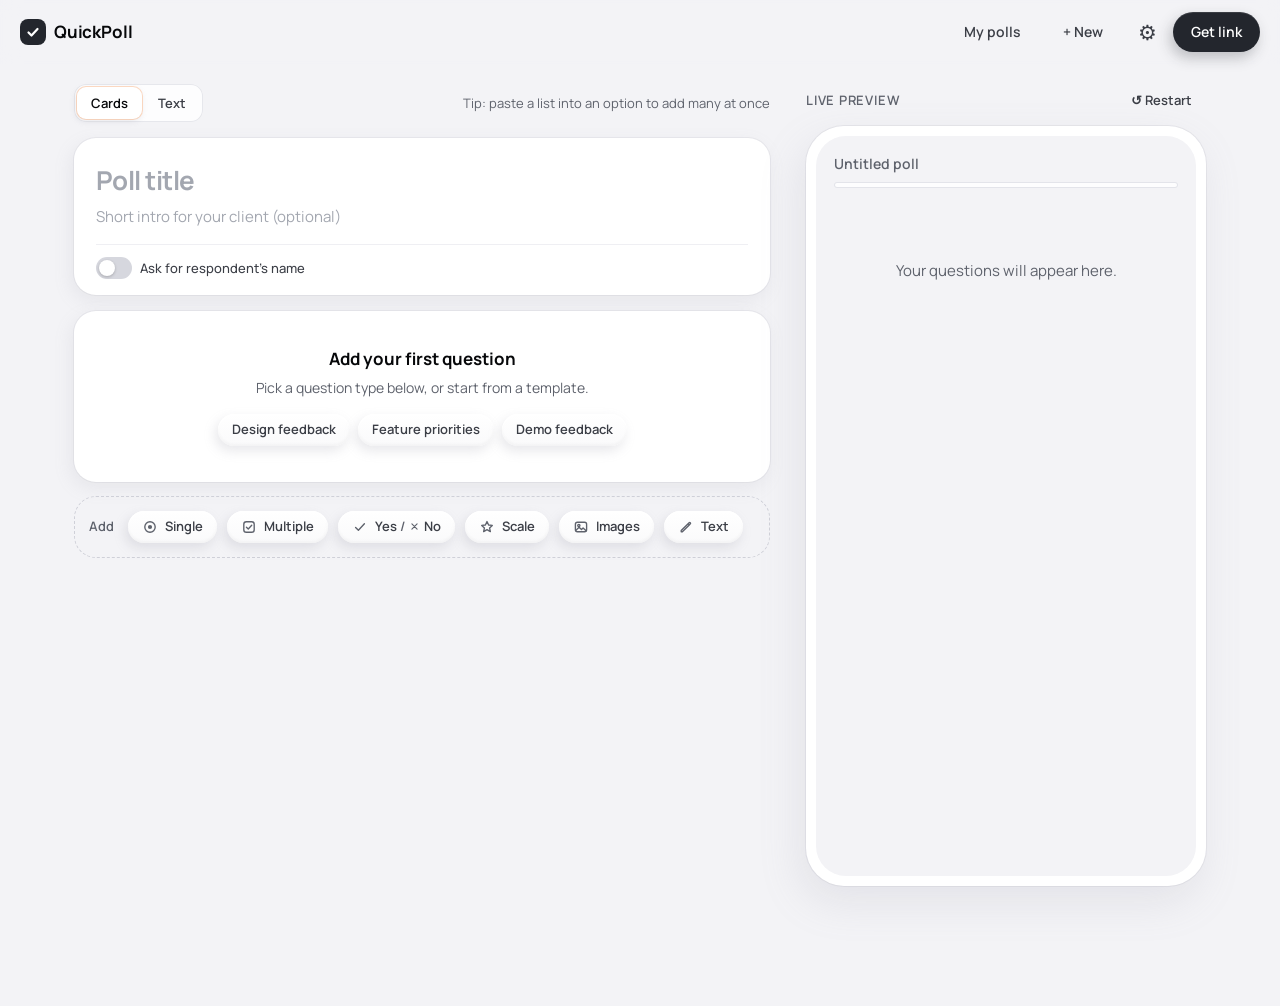
==== commit 9df955f3: "Custom question type dropdown with icons" ====
--- a/index.html
+++ b/index.html
@@ -10,10 +10,10 @@
 <link rel="preconnect" href="https://fonts.gstatic.com" crossorigin>
 <link rel="stylesheet" href="https://fonts.googleapis.com/css2?family=Manrope:wght@400;500;600;700&display=swap">
 <link rel="stylesheet" href="assets/base.css?v=1.8">
-<link rel="stylesheet" href="assets/ui.css?v=2.6">
-<link rel="stylesheet" href="assets/survey.css?v=1.2">
+<link rel="stylesheet" href="assets/ui.css?v=2.7">
+<link rel="stylesheet" href="assets/survey.css?v=2.1">
 <link rel="stylesheet" href="assets/builder.css?v=1.6">
-<link rel="stylesheet" href="assets/builder-ui.css?v=1.0">
+<link rel="stylesheet" href="assets/builder-ui.css?v=1.2">
 </head>
 <body>
 <header class="bar">
@@ -122,8 +122,8 @@
 <div class="toast" id="toast" role="status" aria-live="polite"></div>
 
 <script src="config.js?v=1.6"></script>
-<script src="assets/shared.js?v=1.7"></script>
+<script src="assets/shared.js?v=2.1"></script>
 <script src="assets/templates.js?v=1.6"></script>
-<script src="assets/builder.js?v=1.8"></script>
+<script src="assets/builder.js?v=2.0"></script>
 </body>
 </html>
--- a/assets/ui.css
+++ b/assets/ui.css
@@ -644,3 +644,20 @@
 }
 :root[data-theme="dark"] .ui-btn.ui-btn--primary:not(.ui-btn--glow) .ui-btn__face { background: #f1f2f4; color: #15171b; }
 :root[data-theme="dark"] .ui-btn.ui-btn--primary:not(.ui-btn--glow):hover .ui-btn__face { background: #ffffff; color: #07080a; }
+
+/* ---------- 2026-10-19 polish ---------- */
+/* primary hover: label and arrow turn orange */
+.ui-btn.ui-btn--primary:not(.ui-btn--glow):not(:disabled):not(.is-disabled):hover .ui-btn__face,
+.ui-btn.ui-btn--primary:not(.ui-btn--glow):not(:disabled):not(.is-disabled).is-hover .ui-btn__face,
+.ui-btn.ui-btn--primary:not(.ui-btn--glow):not(:disabled):not(.is-disabled):active .ui-btn__face,
+.ui-btn.ui-btn--primary:not(.ui-btn--glow):not(:disabled):not(.is-disabled).is-pressed .ui-btn__face { color: var(--ui-mark); }
+/* disabled primary: the same soft shadow as other light buttons, not the dark one */
+.ui-btn.ui-btn--primary:not(.ui-btn--glow):disabled::after, .ui-btn.ui-btn--primary:not(.ui-btn--glow).is-disabled::after {
+  transform: translate(-6%, 22%); background: rgba(var(--ui-cast), .32); filter: blur(6px); opacity: .425;
+}
+/* round choices (scale keys, Yes/No): a clearer selected state */
+:root { --ui-ring-strong: 0 0 0 1.5px rgba(var(--ui-glow), .7), 0 0 16px 3px rgba(var(--ui-glow), .3); }
+.ui-key[aria-checked="true"], .ui-key.is-selected, .ui-yn__btn[aria-checked="true"], .ui-yn__btn.is-selected { box-shadow: var(--ui-ring-strong), var(--ui-raised); }
+.ui-key[aria-checked="true"], .ui-key.is-selected { color: var(--ui-mark); }
+.ui-key[aria-checked="true"].just-picked:hover, .ui-yn__btn[aria-checked="true"].just-picked:hover { box-shadow: var(--ui-ring-strong), var(--ui-raised-hover); }
+.ui-key.is-selected-hover, .ui-yn__btn.is-selected-hover { box-shadow: var(--ui-raised-hover); }
--- a/assets/survey.css
+++ b/assets/survey.css
@@ -33,8 +33,23 @@
 
 /* answers */
 .qp-options { display: grid; gap: 12px; }
-.qp-yesno { margin-top: 4px; }
-.qp-scale-wrap { display: inline-block; max-width: 100%; }
+.qp-yesno { display: flex; justify-content: center; margin-top: 4px; }
+/* scale: a centered block that never stretches; end labels sit under the first and the last key */
+.qp-screen { container-type: inline-size; }
+.qp-scale-wrap { display: block; width: fit-content; max-width: 100%; margin-left: auto; margin-right: auto; }
+.qp-scale-wrap .ui-scale { flex-wrap: nowrap; justify-content: center; }
+.qp-scale-wrap .qp-scale-labels { gap: 16px; }
+/* 1–10 that doesn't fit in one row: two rows of five, the lower row shifted one key to the right */
+@container (max-width: 520px) {
+  .qp-scale-10 { display: grid; grid-template-columns: repeat(6, 42px); gap: 8px 8px; }
+  .qp-scale-10 .ui-key { width: 42px; height: 42px; font-size: 15px; }
+  .qp-scale-10 .ui-key:nth-child(n+6) { grid-row: 2; }
+  .qp-scale-10 .ui-key:nth-child(1) { grid-column: 1; } .qp-scale-10 .ui-key:nth-child(2) { grid-column: 2; }
+  .qp-scale-10 .ui-key:nth-child(3) { grid-column: 3; } .qp-scale-10 .ui-key:nth-child(4) { grid-column: 4; }
+  .qp-scale-10 .ui-key:nth-child(5) { grid-column: 5; } .qp-scale-10 .ui-key:nth-child(6) { grid-column: 2; }
+  .qp-scale-10 .ui-key:nth-child(7) { grid-column: 3; } .qp-scale-10 .ui-key:nth-child(8) { grid-column: 4; }
+  .qp-scale-10 .ui-key:nth-child(9) { grid-column: 5; } .qp-scale-10 .ui-key:nth-child(10) { grid-column: 6; }
+}
 .qp-text, .qp-note { display: block; width: 100%; }
 .qp-note { margin-top: 18px; }
 .qp-add-note { margin-top: 14px; margin-left: -14px; }
@@ -107,3 +122,23 @@
 /* on the dark image viewer the dark primary would disappear: invert it */
 .qp-lightbox .ui-btn.ui-btn--primary .ui-btn__face, .qp-lightbox .ui-btn.ui-btn--primary:hover .ui-btn__face { background: #ffffff; color: #07080a; }
 .qp-lightbox .ui-btn.ui-btn--primary::after { opacity: 0; }
+
+/* comment link sits on its own line under Yes/No and scales */
+.qp-add-note { display: flex; width: fit-content; }
+/* end labels are centred under their circles: the first and the last (1 and 5, or 1 and 10) — in every layout */
+.qp-scale-wrap { --k: 52px; }
+.qp-scale-wrap:has(.qp-scale-10) { --k: 40px; }
+@container (max-width: 520px) { .qp-scale-wrap:has(.qp-scale-10) { --k: 42px; } }
+.qp-scale-wrap .qp-scale-labels { position: relative; display: block; height: 2.6em; margin-top: 5px; }   /* 5px: a label belongs to its circle (proximity) */
+.qp-scale-wrap .qp-scale-labels span { position: absolute; top: 0; width: max-content; max-width: 10em; white-space: normal; text-align: center; line-height: 1.3; }
+.qp-scale-wrap .qp-scale-labels span:first-child { left: calc(var(--k) / 2); transform: translateX(-50%); }
+.qp-scale-wrap .qp-scale-labels span:last-child { right: calc(var(--k) / 2); transform: translateX(50%); }
+/* "ladder" 1–10: the first label sits right under circle 1, in the free slot of the lower row */
+@container (max-width: 520px) {
+  .qp-scale-wrap:has(.qp-scale-10) .qp-scale-labels span { white-space: nowrap; max-width: none; }
+  .qp-scale-wrap:has(.qp-scale-10) .qp-scale-labels span:first-child { top: calc(-1 * (var(--k) + 10px)); }   /* 3px under circle 1 */
+  /* too long for the slot: rows move apart, the label sits between them on one line, centred under circle 1 */
+  .qp-scale-wrap.is-long-label .qp-scale-10 { row-gap: 32px; }
+  /* proximity: 4px to circle 1 above (its own), ~11px to the lower row below (not its own) */
+  .qp-scale-wrap.is-long-label .qp-scale-labels span:first-child { top: calc(-1 * (var(--k) + 33px)); }
+}
--- a/assets/builder-ui.css
+++ b/assets/builder-ui.css
@@ -41,7 +41,7 @@
 .btn:active:not(:disabled) { transform: translate(-1px, 1px); box-shadow: var(--ui-raised-pressed); }
 .btn:disabled { opacity: 1; color: var(--ui-ink-disabled); background: var(--ui-face-flat); box-shadow: inset 0 0 0 1px var(--ui-line); }
 .btn-primary { background: #23262d; color: #ffffff; box-shadow: inset 0 1px 0 rgba(255, 255, 255, .1), -3px 6px 14px rgba(35, 38, 45, .26); }
-.btn-primary:hover:not(:disabled) { background: #15171c; color: #ffffff; box-shadow: inset 0 1px 0 rgba(255, 255, 255, .12), -4px 9px 18px rgba(35, 38, 45, .3); }
+.btn-primary:hover:not(:disabled) { background: #15171c; color: var(--ui-mark); box-shadow: inset 0 1px 0 rgba(255, 255, 255, .12), -4px 9px 18px rgba(35, 38, 45, .3); }
 .btn-primary:active:not(:disabled) { background: #15171c; box-shadow: inset 0 2px 4px rgba(0, 0, 0, .35); }
 .btn-quiet { background: transparent; box-shadow: none; color: var(--ui-ink); }
 .btn-quiet:hover:not(:disabled) { background: rgba(var(--ui-cast), .12); color: var(--ui-ink-strong); transform: none; box-shadow: none; }
@@ -164,3 +164,40 @@
 .upload-zone.is-over { border-color: rgba(var(--ui-glow), .7); background: #fffaf5; }
 .upload-alt { color: var(--ui-ink-muted); }
 .upload-alt .linkish { color: var(--ui-ink-strong); }
+
+/* thin, quiet scrollbar inside the preview phone */
+.phone-screen { scrollbar-width: thin; scrollbar-color: rgba(var(--ui-cast), .45) transparent; }
+.phone-screen::-webkit-scrollbar { width: 6px; }
+.phone-screen::-webkit-scrollbar-thumb { background: rgba(var(--ui-cast), .45); border-radius: 6px; }
+.phone-screen::-webkit-scrollbar-track { background: transparent; }
+
+/* ---------- question type picker (custom dropdown) ---------- */
+.tico { width: 16px; height: 16px; flex: none; }
+.tlab { display: inline-flex; align-items: center; gap: 0; white-space: nowrap; }
+.tlab .tico { width: 13px; height: 13px; margin-right: 3px; }
+.tsep { white-space: pre; color: var(--ui-ink-muted); }
+.add-type { gap: 7px; }
+.add-type .tico { color: var(--ui-ink-muted); }
+.tsel { position: relative; }
+.tsel-btn {
+  display: inline-flex; align-items: center; gap: 8px; height: 34px; padding: 0 32px 0 12px; border-radius: 10px;
+  border: 1px solid var(--ui-line); background: #ffffff; color: var(--ui-ink); font: 600 13px var(--ui-font); cursor: pointer;
+  background-image: linear-gradient(45deg, transparent 50%, currentColor 50%), linear-gradient(135deg, currentColor 50%, transparent 50%);
+  background-position: calc(100% - 15px) 52%, calc(100% - 11px) 52%; background-size: 4px 4px; background-repeat: no-repeat;
+  transition: border-color var(--ui-t), box-shadow var(--ui-t);
+}
+.tsel-btn:hover { border-color: #c9cad3; }
+.tsel.is-open .tsel-btn { border-color: rgba(var(--ui-glow), .55); }
+.tsel-btn .tico { color: var(--ui-ink-muted); }
+.tsel-list {
+  position: absolute; top: calc(100% + 6px); left: 0; z-index: 40; min-width: 220px; padding: 6px;
+  background: #ffffff; border-radius: 14px; box-shadow: 0 0 0 1px #ebebf0, -4px 12px 32px rgba(var(--ui-cast), .28);
+  display: grid; gap: 2px;
+}
+.tsel-list[hidden] { display: none; }
+.tsel-opt { display: flex; align-items: center; gap: 10px; padding: 9px 12px; border-radius: 10px; font: 500 14px var(--ui-font); color: var(--ui-ink); cursor: pointer; outline: none; }
+.tsel-opt .tico { color: var(--ui-ink-muted); }
+.tsel-opt:hover, .tsel-opt:focus-visible, .tsel-opt:focus { background: rgba(var(--ui-cast), .12); color: var(--ui-ink-strong); }   /* hover: light gray */
+.tsel-opt[aria-selected="true"] { background: rgba(var(--ui-glow), .14); color: var(--ui-ink-strong); font-weight: 600; }     /* selected: pale orange */
+.tsel-opt[aria-selected="true"] .tico { color: #c4600a; }
+.tsel-opt[aria-selected="true"]:hover, .tsel-opt[aria-selected="true"]:focus { background: rgba(var(--ui-glow), .2); }
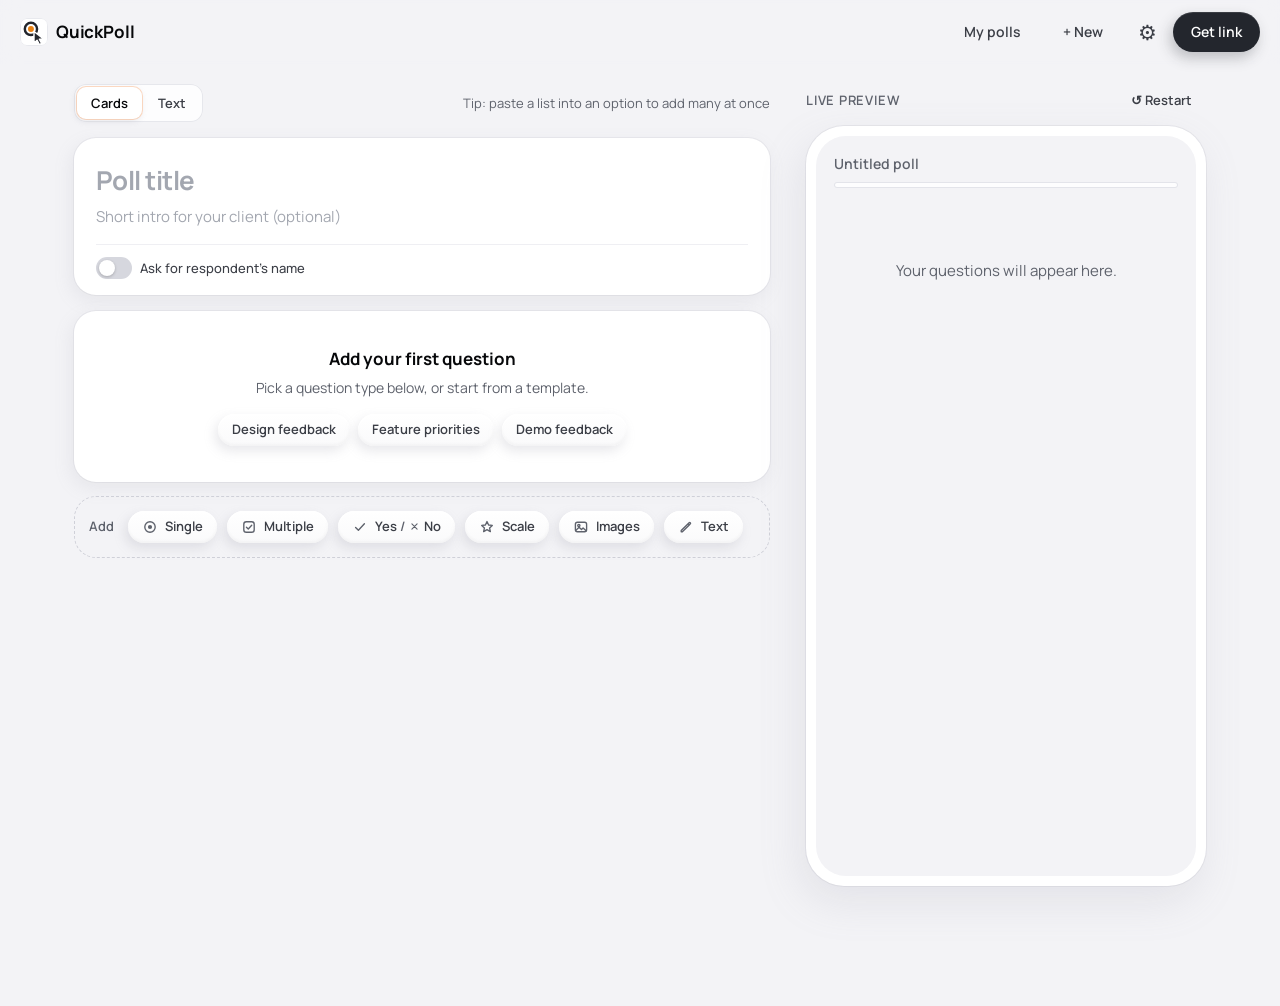
==== commit 0f579eb1: "New QuickPoll icon (cursor + choice)" ====
--- a/index.html
+++ b/index.html
@@ -5,7 +5,7 @@
 <meta name="viewport" content="width=device-width, initial-scale=1, viewport-fit=cover">
 <title>QuickPoll — builder</title>
 <meta name="robots" content="noindex">
-<link rel="icon" href="data:image/svg+xml,%3Csvg xmlns='http://www.w3.org/2000/svg' viewBox='0 0 32 32'%3E%3Crect width='32' height='32' rx='8' fill='%2323262d'/%3E%3Cpath d='M9 16.5l4.5 4.5L23 11.5' stroke='white' stroke-width='3.2' fill='none' stroke-linecap='round' stroke-linejoin='round'/%3E%3C/svg%3E">
+<link rel="icon" type="image/svg+xml" href="assets/icon.svg?v=1">
 <link rel="preconnect" href="https://fonts.googleapis.com">
 <link rel="preconnect" href="https://fonts.gstatic.com" crossorigin>
 <link rel="stylesheet" href="https://fonts.googleapis.com/css2?family=Manrope:wght@400;500;600;700&display=swap">
@@ -13,12 +13,12 @@
 <link rel="stylesheet" href="assets/ui.css?v=2.7">
 <link rel="stylesheet" href="assets/survey.css?v=2.1">
 <link rel="stylesheet" href="assets/builder.css?v=1.6">
-<link rel="stylesheet" href="assets/builder-ui.css?v=1.2">
+<link rel="stylesheet" href="assets/builder-ui.css?v=1.3">
 </head>
 <body>
 <header class="bar">
   <div class="brand">
-    <span class="brand-mark" aria-hidden="true"><svg viewBox="0 0 16 16"><path d="M3.5 8.5l3 3 6-6.5" stroke="white" stroke-width="2.2" fill="none" stroke-linecap="round" stroke-linejoin="round"/></svg></span>
+    <img class="brand-mark" src="assets/icon.svg?v=1" alt="" width="28" height="28">
     <span class="hide-sm">QuickPoll</span>
   </div>
   <span class="saved" id="saved" aria-live="polite"></span>
--- a/assets/builder-ui.css
+++ b/assets/builder-ui.css
@@ -27,7 +27,7 @@
 
 /* ---------- top bar ---------- */
 .bar { border-bottom: 0; background: color-mix(in srgb, var(--ui-bg) 86%, transparent); padding: 12px 20px; gap: 6px; }
-.brand-mark { background: #23262d; border-radius: 8px; }
+.brand-mark { width: 28px; height: 28px; background: none; border-radius: 8px; display: block; }
 .saved { color: var(--ui-ink-muted); font-weight: 500; }
 
 /* ---------- buttons: white raised pills, dark primary, small lift on hover ---------- */
